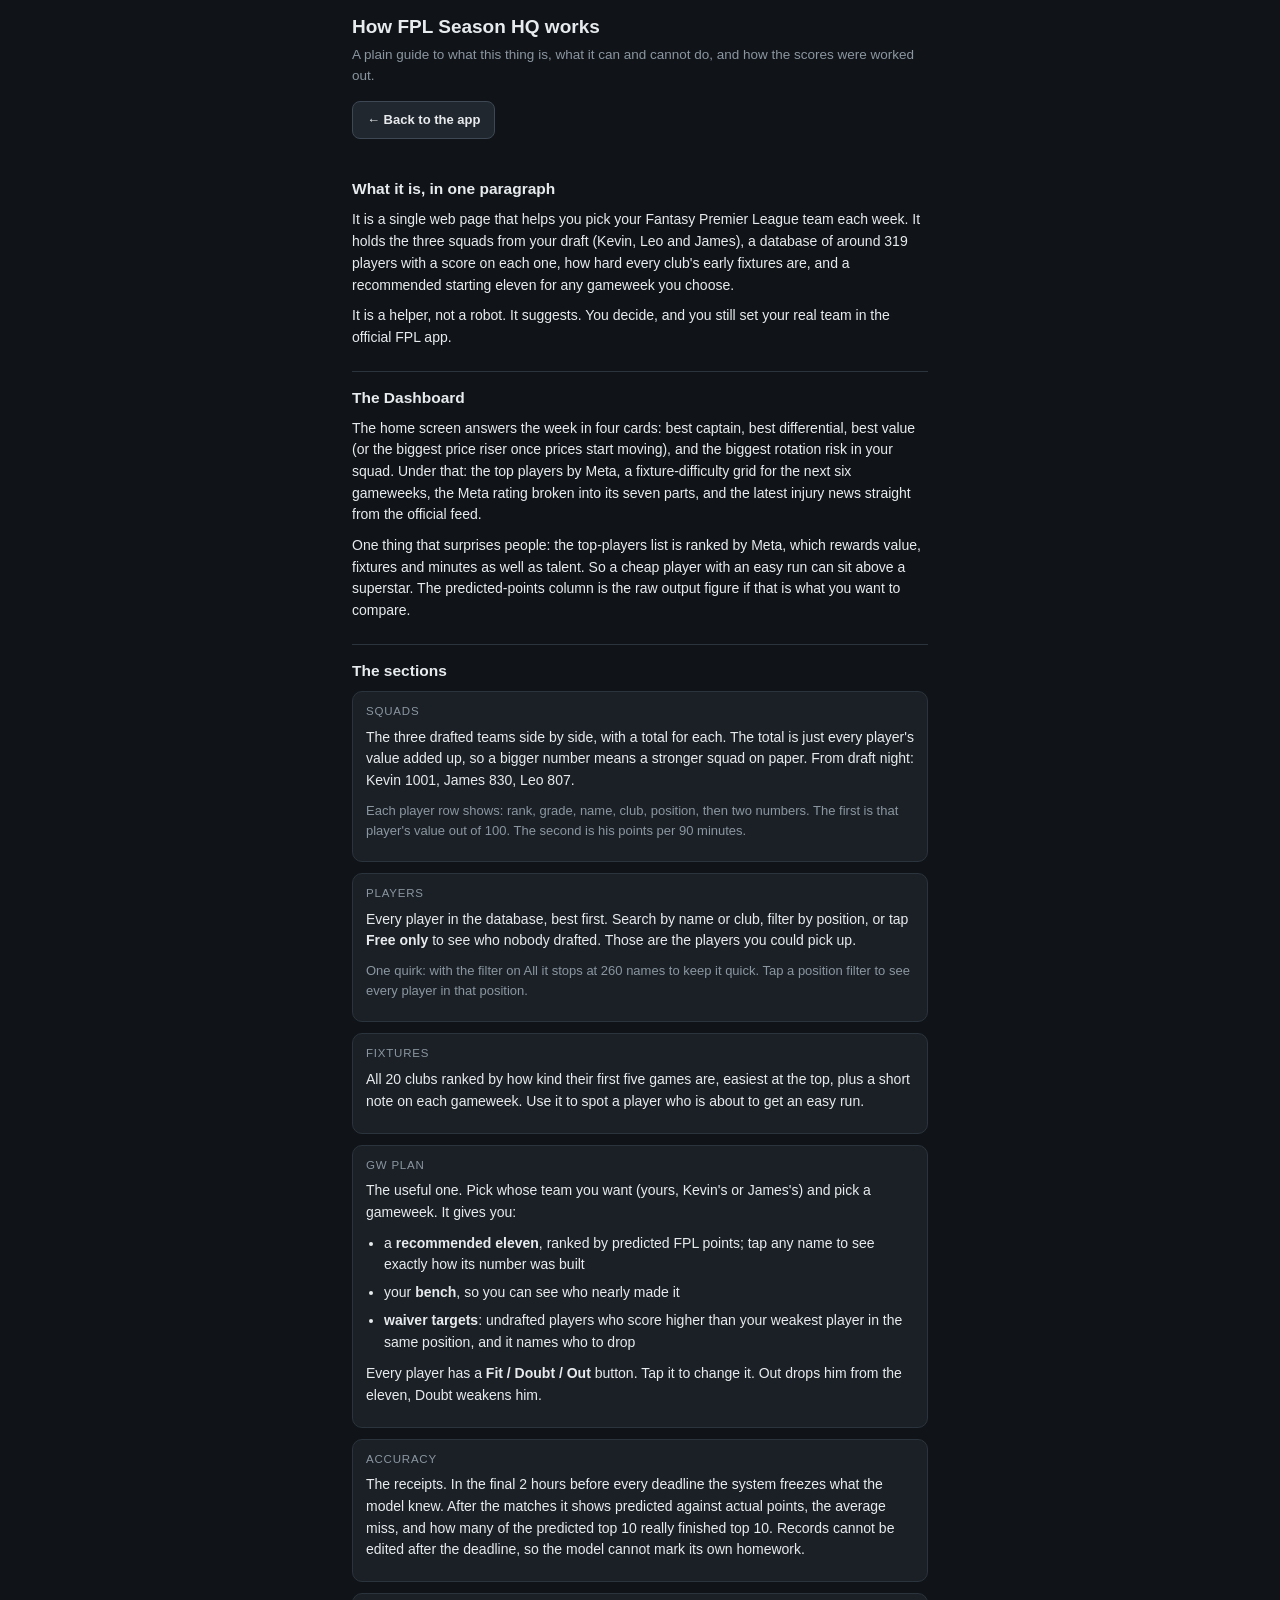
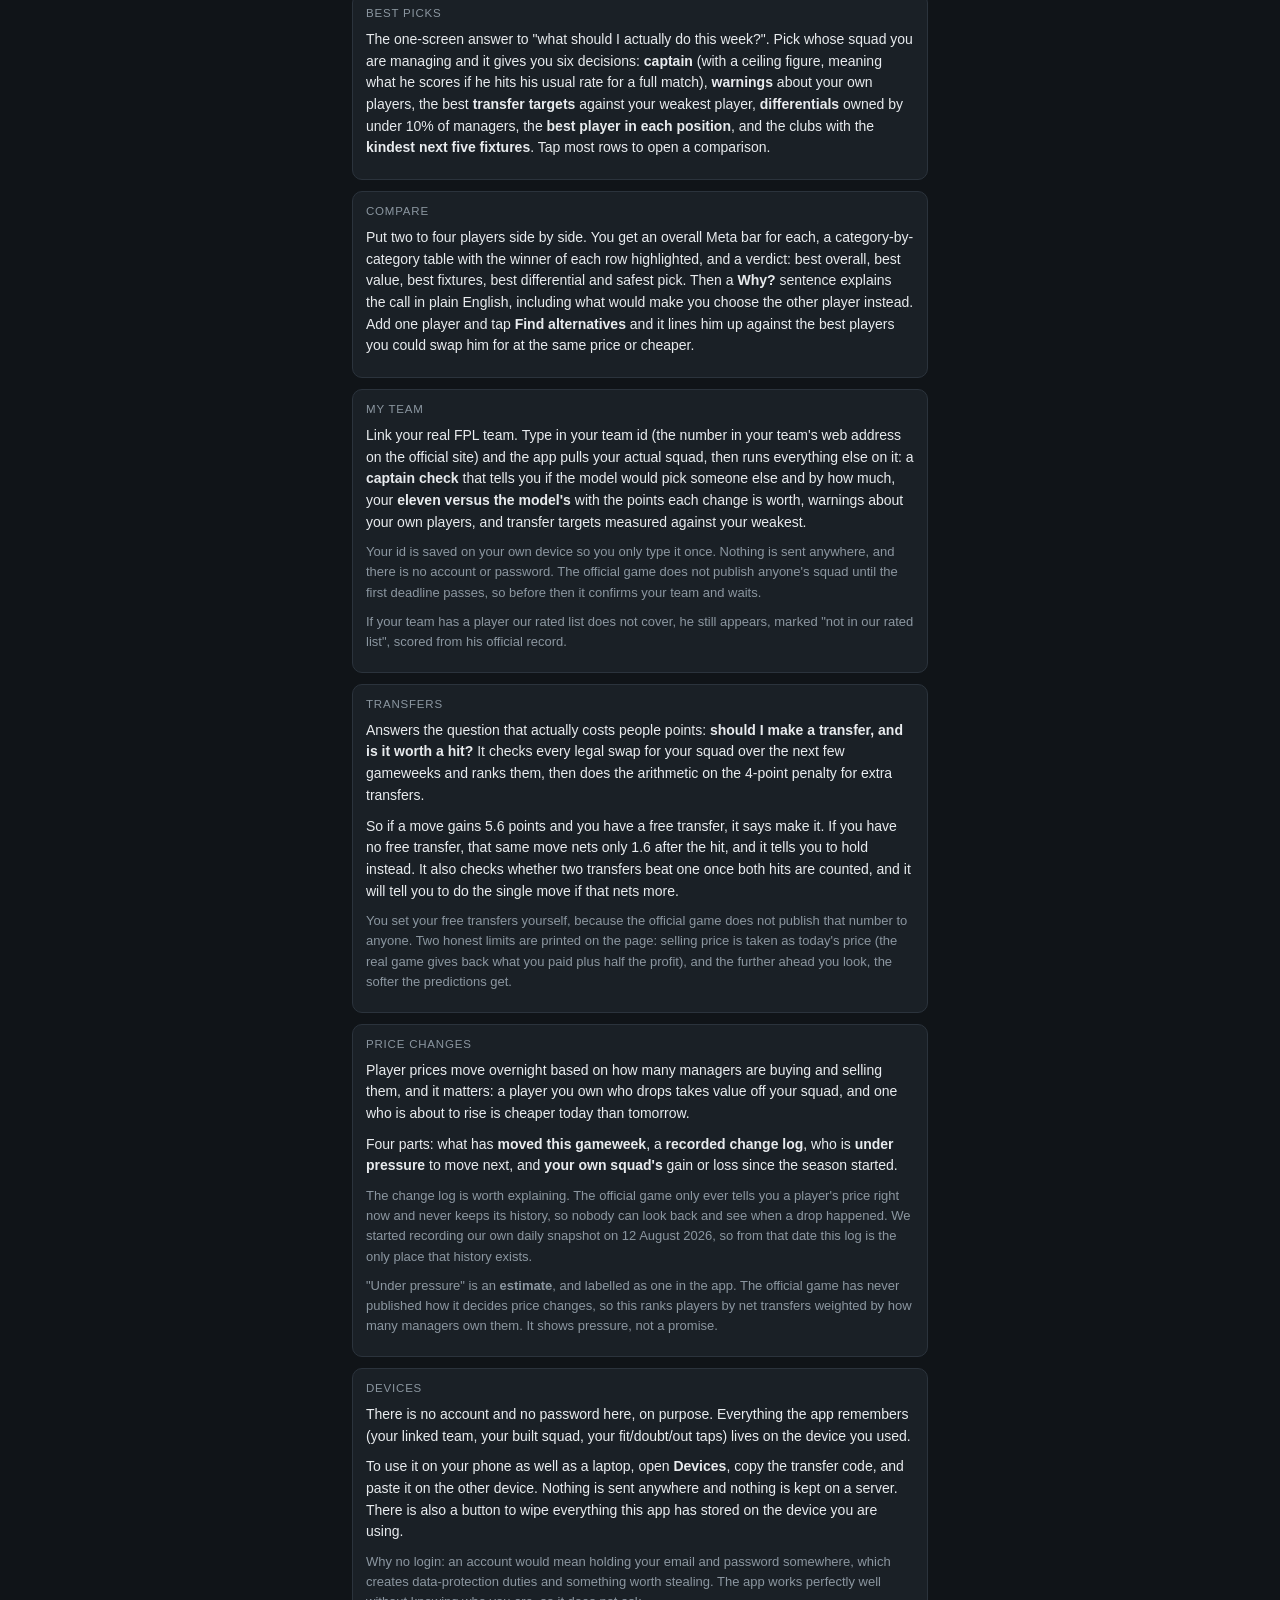
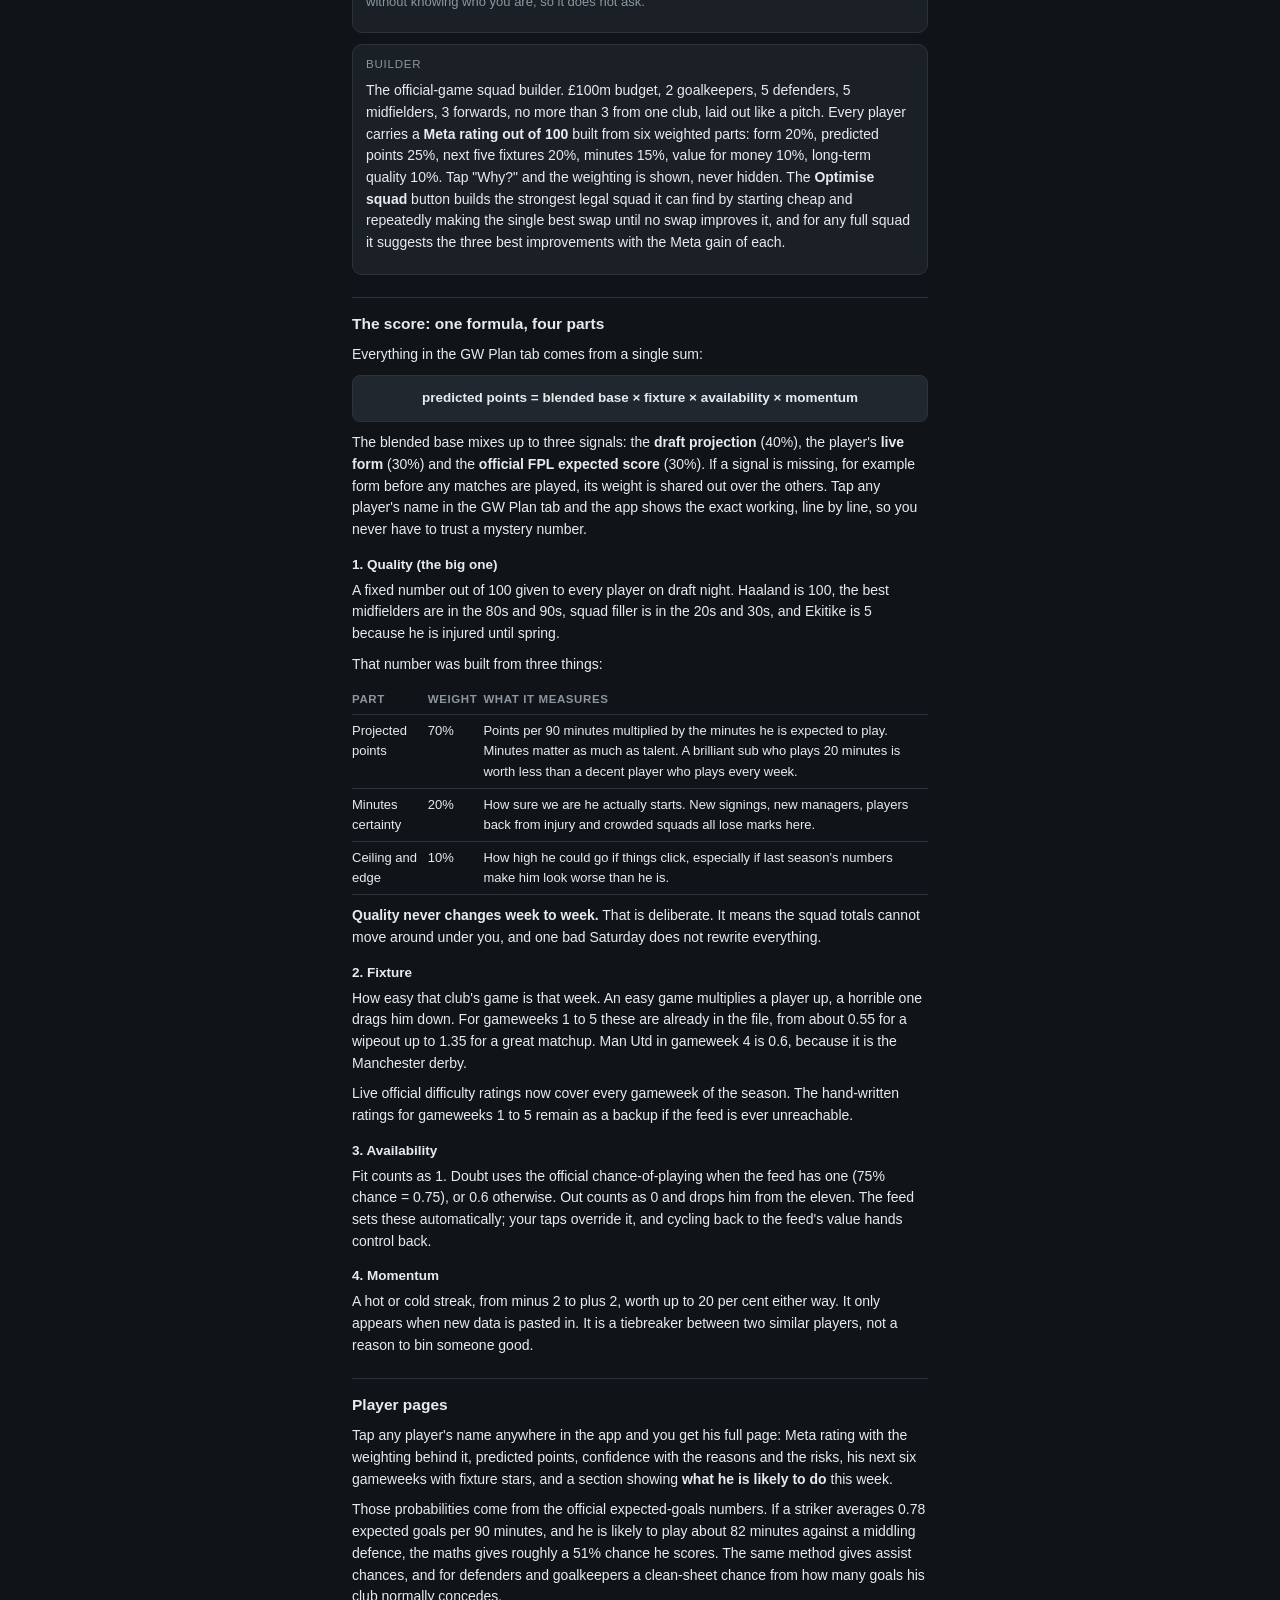
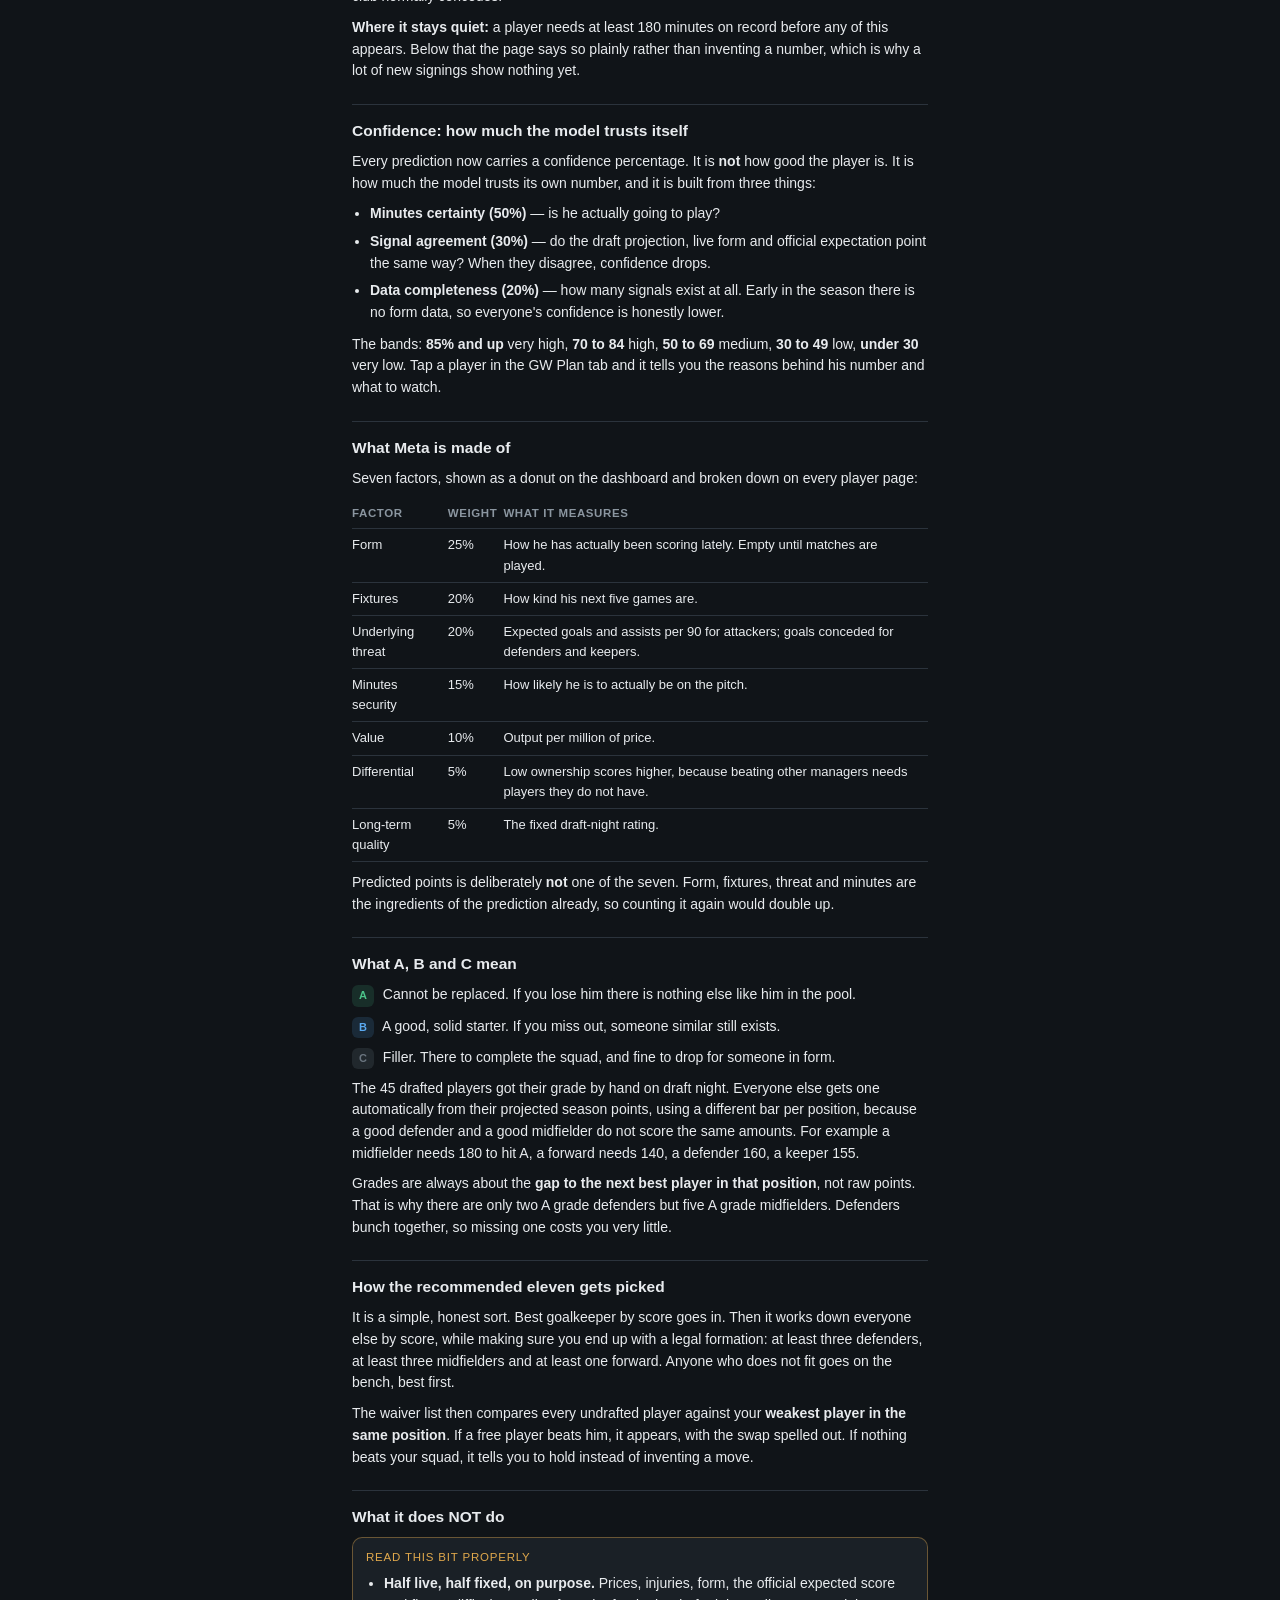
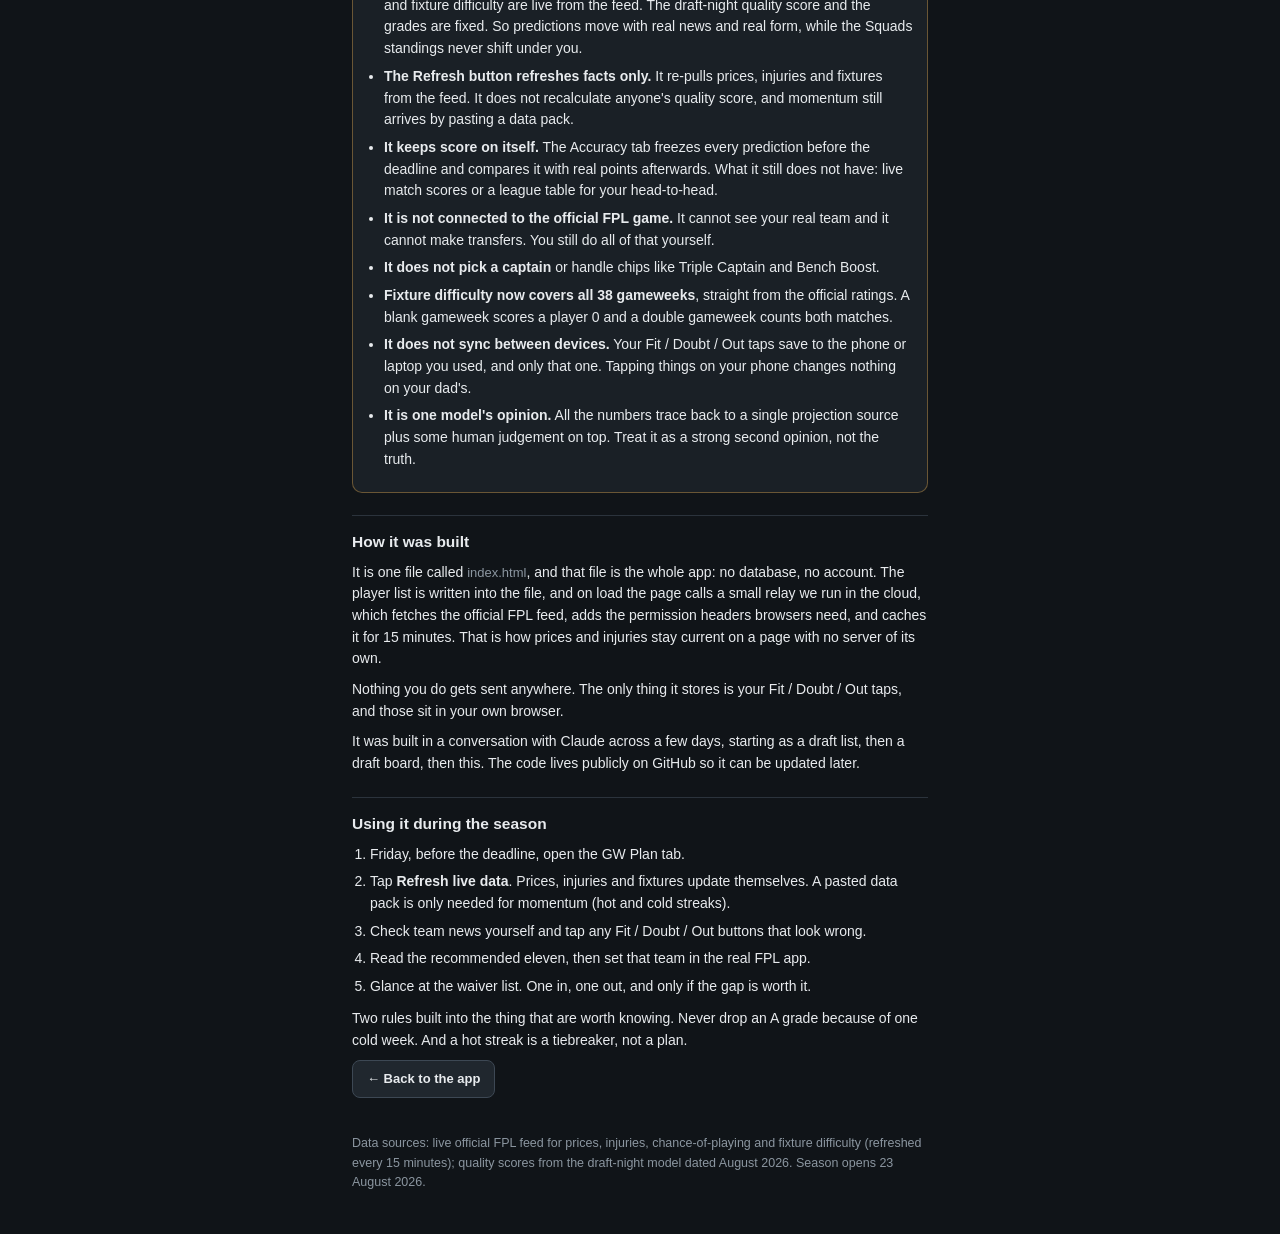
==== how-it-works.html @ f1835acb "Devices: account-free cross-device sync via transfer code (validated key allowlist); record the bloc" ====
<!DOCTYPE html>
<html lang="en">
<head>
<meta charset="UTF-8">
<meta name="viewport" content="width=device-width, initial-scale=1.0">
<title>How FPL Season HQ works</title>
<style>
:root{--bg:#101418;--card:#1a2026;--card2:#20272e;--line:#2b333c;--txt:#e8ebee;--sub:#8b96a0;--a:#4cc38a;--b:#5aa9f0;--c:#6b7680;--warn:#e0a84c;--danger:#e08a76;}
*{margin:0;padding:0;box-sizing:border-box;-webkit-tap-highlight-color:transparent;}
body{font-family:-apple-system,BlinkMacSystemFont,"Segoe UI",Roboto,sans-serif;background:var(--bg);color:var(--txt);font-size:15px;padding:12px;max-width:600px;margin:0 auto;line-height:1.55;}
h1{font-size:19px;font-weight:600;margin-bottom:4px;}
.lede{font-size:13.5px;color:var(--sub);margin-bottom:14px;}
.back{display:inline-block;background:var(--card2);border:1px solid #3d4854;color:var(--txt);border-radius:8px;padding:8px 14px;font-size:13px;font-weight:600;text-decoration:none;margin-bottom:16px;}
h2{font-size:15.5px;font-weight:600;margin:22px 0 8px;padding-top:14px;border-top:1px solid var(--line);}
h2:first-of-type{border-top:none;padding-top:0;}
h3{font-size:13.5px;font-weight:600;margin:14px 0 4px;}
p{font-size:14px;margin-bottom:9px;}
ul{margin:0 0 10px 18px;}
li{font-size:14px;margin-bottom:6px;}
.card{background:var(--card);border:1px solid var(--line);border-radius:10px;padding:11px 13px;margin-bottom:11px;}
.card .lbl{font-size:11.5px;color:var(--sub);text-transform:uppercase;letter-spacing:.8px;margin-bottom:6px;}
.formula{background:var(--card2);border:1px solid var(--line);border-radius:8px;padding:11px 12px;font-size:13.5px;font-weight:600;text-align:center;margin:10px 0;line-height:1.7;}
.sub{color:var(--sub);font-size:13px;}
b{font-weight:600;}
.grade{display:inline-block;font-size:11px;font-weight:700;border-radius:6px;padding:2px 7px;margin-right:5px;}
.gA{background:rgba(76,195,138,.15);color:var(--a);}
.gB{background:rgba(90,169,240,.15);color:var(--b);}
.gC{background:rgba(107,118,128,.2);color:var(--c);}
table{width:100%;border-collapse:collapse;font-size:13px;margin-bottom:10px;}
th,td{text-align:left;padding:6px 6px 6px 0;border-bottom:1px solid var(--line);vertical-align:top;}
th{color:var(--sub);font-size:11.5px;text-transform:uppercase;letter-spacing:.6px;font-weight:600;}
.warn{border-color:rgba(224,168,76,.4);}
.warn .lbl{color:var(--warn);}
.foot{font-size:12.5px;color:var(--sub);margin:20px 0 30px;}
</style>
</head>
<body>

<h1>How FPL Season HQ works</h1>
<p class="lede">A plain guide to what this thing is, what it can and cannot do, and how the scores were worked out.</p>
<a class="back" href="index.html">&larr; Back to the app</a>

<h2>What it is, in one paragraph</h2>
<p>It is a single web page that helps you pick your Fantasy Premier League team each week. It holds the three squads from your draft (Kevin, Leo and James), a database of around 319 players with a score on each one, how hard every club's early fixtures are, and a recommended starting eleven for any gameweek you choose.</p>
<p>It is a helper, not a robot. It suggests. You decide, and you still set your real team in the official FPL app.</p>

<h2>The Dashboard</h2>
<p>The home screen answers the week in four cards: best captain, best differential, best value (or the biggest price riser once prices start moving), and the biggest rotation risk in your squad. Under that: the top players by Meta, a fixture-difficulty grid for the next six gameweeks, the Meta rating broken into its seven parts, and the latest injury news straight from the official feed.</p>
<p>One thing that surprises people: the top-players list is ranked by Meta, which rewards value, fixtures and minutes as well as talent. So a cheap player with an easy run can sit above a superstar. The predicted-points column is the raw output figure if that is what you want to compare.</p>

<h2>The sections</h2>

<div class="card">
<div class="lbl">Squads</div>
<p>The three drafted teams side by side, with a total for each. The total is just every player's value added up, so a bigger number means a stronger squad on paper. From draft night: Kevin 1001, James 830, Leo 807.</p>
<p class="sub">Each player row shows: rank, grade, name, club, position, then two numbers. The first is that player's value out of 100. The second is his points per 90 minutes.</p>
</div>

<div class="card">
<div class="lbl">Players</div>
<p>Every player in the database, best first. Search by name or club, filter by position, or tap <b>Free only</b> to see who nobody drafted. Those are the players you could pick up.</p>
<p class="sub">One quirk: with the filter on All it stops at 260 names to keep it quick. Tap a position filter to see every player in that position.</p>
</div>

<div class="card">
<div class="lbl">Fixtures</div>
<p>All 20 clubs ranked by how kind their first five games are, easiest at the top, plus a short note on each gameweek. Use it to spot a player who is about to get an easy run.</p>
</div>

<div class="card">
<div class="lbl">GW Plan</div>
<p>The useful one. Pick whose team you want (yours, Kevin's or James's) and pick a gameweek. It gives you:</p>
<ul>
<li>a <b>recommended eleven</b>, ranked by predicted FPL points; tap any name to see exactly how its number was built</li>
<li>your <b>bench</b>, so you can see who nearly made it</li>
<li><b>waiver targets</b>: undrafted players who score higher than your weakest player in the same position, and it names who to drop</li>
</ul>
<p>Every player has a <b>Fit / Doubt / Out</b> button. Tap it to change it. Out drops him from the eleven, Doubt weakens him.</p>
</div>

<div class="card">
<div class="lbl">Accuracy</div>
<p>The receipts. In the final 2 hours before every deadline the system freezes what the model knew. After the matches it shows predicted against actual points, the average miss, and how many of the predicted top 10 really finished top 10. Records cannot be edited after the deadline, so the model cannot mark its own homework.</p>
</div>

<div class="card">
<div class="lbl">Best Picks</div>
<p>The one-screen answer to "what should I actually do this week?". Pick whose squad you are managing and it gives you six decisions: <b>captain</b> (with a ceiling figure, meaning what he scores if he hits his usual rate for a full match), <b>warnings</b> about your own players, the best <b>transfer targets</b> against your weakest player, <b>differentials</b> owned by under 10% of managers, the <b>best player in each position</b>, and the clubs with the <b>kindest next five fixtures</b>. Tap most rows to open a comparison.</p>
</div>

<div class="card">
<div class="lbl">Compare</div>
<p>Put two to four players side by side. You get an overall Meta bar for each, a category-by-category table with the winner of each row highlighted, and a verdict: best overall, best value, best fixtures, best differential and safest pick. Then a <b>Why?</b> sentence explains the call in plain English, including what would make you choose the other player instead. Add one player and tap <b>Find alternatives</b> and it lines him up against the best players you could swap him for at the same price or cheaper.</p>
</div>

<div class="card">
<div class="lbl">My Team</div>
<p>Link your real FPL team. Type in your team id (the number in your team's web address on the official site) and the app pulls your actual squad, then runs everything else on it: a <b>captain check</b> that tells you if the model would pick someone else and by how much, your <b>eleven versus the model's</b> with the points each change is worth, warnings about your own players, and transfer targets measured against your weakest.</p>
<p class="sub">Your id is saved on your own device so you only type it once. Nothing is sent anywhere, and there is no account or password. The official game does not publish anyone's squad until the first deadline passes, so before then it confirms your team and waits.</p>
<p class="sub">If your team has a player our rated list does not cover, he still appears, marked "not in our rated list", scored from his official record.</p>
</div>

<div class="card">
<div class="lbl">Transfers</div>
<p>Answers the question that actually costs people points: <b>should I make a transfer, and is it worth a hit?</b> It checks every legal swap for your squad over the next few gameweeks and ranks them, then does the arithmetic on the 4-point penalty for extra transfers.</p>
<p>So if a move gains 5.6 points and you have a free transfer, it says make it. If you have no free transfer, that same move nets only 1.6 after the hit, and it tells you to hold instead. It also checks whether two transfers beat one once both hits are counted, and it will tell you to do the single move if that nets more.</p>
<p class="sub">You set your free transfers yourself, because the official game does not publish that number to anyone. Two honest limits are printed on the page: selling price is taken as today's price (the real game gives back what you paid plus half the profit), and the further ahead you look, the softer the predictions get.</p>
</div>

<div class="card">
<div class="lbl">Price Changes</div>
<p>Player prices move overnight based on how many managers are buying and selling them, and it matters: a player you own who drops takes value off your squad, and one who is about to rise is cheaper today than tomorrow.</p>
<p>Four parts: what has <b>moved this gameweek</b>, a <b>recorded change log</b>, who is <b>under pressure</b> to move next, and <b>your own squad's</b> gain or loss since the season started.</p>
<p class="sub">The change log is worth explaining. The official game only ever tells you a player's price right now and never keeps its history, so nobody can look back and see when a drop happened. We started recording our own daily snapshot on 12 August 2026, so from that date this log is the only place that history exists.</p>
<p class="sub">"Under pressure" is an <b>estimate</b>, and labelled as one in the app. The official game has never published how it decides price changes, so this ranks players by net transfers weighted by how many managers own them. It shows pressure, not a promise.</p>
</div>

<div class="card">
<div class="lbl">Devices</div>
<p>There is no account and no password here, on purpose. Everything the app remembers (your linked team, your built squad, your fit/doubt/out taps) lives on the device you used.</p>
<p>To use it on your phone as well as a laptop, open <b>Devices</b>, copy the transfer code, and paste it on the other device. Nothing is sent anywhere and nothing is kept on a server. There is also a button to wipe everything this app has stored on the device you are using.</p>
<p class="sub">Why no login: an account would mean holding your email and password somewhere, which creates data-protection duties and something worth stealing. The app works perfectly well without knowing who you are, so it does not ask.</p>
</div>

<div class="card">
<div class="lbl">Builder</div>
<p>The official-game squad builder. &pound;100m budget, 2 goalkeepers, 5 defenders, 5 midfielders, 3 forwards, no more than 3 from one club, laid out like a pitch. Every player carries a <b>Meta rating out of 100</b> built from six weighted parts: form 20%, predicted points 25%, next five fixtures 20%, minutes 15%, value for money 10%, long-term quality 10%. Tap "Why?" and the weighting is shown, never hidden. The <b>Optimise squad</b> button builds the strongest legal squad it can find by starting cheap and repeatedly making the single best swap until no swap improves it, and for any full squad it suggests the three best improvements with the Meta gain of each.</p>
</div>

<h2>The score: one formula, four parts</h2>
<p>Everything in the GW Plan tab comes from a single sum:</p>

<div class="formula">predicted points = blended base &times; fixture &times; availability &times; momentum</div>
<p>The blended base mixes up to three signals: the <b>draft projection</b> (40%), the player's <b>live form</b> (30%) and the <b>official FPL expected score</b> (30%). If a signal is missing, for example form before any matches are played, its weight is shared out over the others. Tap any player's name in the GW Plan tab and the app shows the exact working, line by line, so you never have to trust a mystery number.</p>

<h3>1. Quality (the big one)</h3>
<p>A fixed number out of 100 given to every player on draft night. Haaland is 100, the best midfielders are in the 80s and 90s, squad filler is in the 20s and 30s, and Ekitike is 5 because he is injured until spring.</p>
<p>That number was built from three things:</p>
<table>
<tr><th>Part</th><th>Weight</th><th>What it measures</th></tr>
<tr><td>Projected points</td><td>70%</td><td>Points per 90 minutes multiplied by the minutes he is expected to play. Minutes matter as much as talent. A brilliant sub who plays 20 minutes is worth less than a decent player who plays every week.</td></tr>
<tr><td>Minutes certainty</td><td>20%</td><td>How sure we are he actually starts. New signings, new managers, players back from injury and crowded squads all lose marks here.</td></tr>
<tr><td>Ceiling and edge</td><td>10%</td><td>How high he could go if things click, especially if last season's numbers make him look worse than he is.</td></tr>
</table>
<p><b>Quality never changes week to week.</b> That is deliberate. It means the squad totals cannot move around under you, and one bad Saturday does not rewrite everything.</p>

<h3>2. Fixture</h3>
<p>How easy that club's game is that week. An easy game multiplies a player up, a horrible one drags him down. For gameweeks 1 to 5 these are already in the file, from about 0.55 for a wipeout up to 1.35 for a great matchup. Man Utd in gameweek 4 is 0.6, because it is the Manchester derby.</p>
<p>Live official difficulty ratings now cover every gameweek of the season. The hand-written ratings for gameweeks 1 to 5 remain as a backup if the feed is ever unreachable.</p>

<h3>3. Availability</h3>
<p>Fit counts as 1. Doubt uses the official chance-of-playing when the feed has one (75% chance = 0.75), or 0.6 otherwise. Out counts as 0 and drops him from the eleven. The feed sets these automatically; your taps override it, and cycling back to the feed's value hands control back.</p>

<h3>4. Momentum</h3>
<p>A hot or cold streak, from minus 2 to plus 2, worth up to 20 per cent either way. It only appears when new data is pasted in. It is a tiebreaker between two similar players, not a reason to bin someone good.</p>

<h2>Player pages</h2>
<p>Tap any player's name anywhere in the app and you get his full page: Meta rating with the weighting behind it, predicted points, confidence with the reasons and the risks, his next six gameweeks with fixture stars, and a section showing <b>what he is likely to do</b> this week.</p>
<p>Those probabilities come from the official expected-goals numbers. If a striker averages 0.78 expected goals per 90 minutes, and he is likely to play about 82 minutes against a middling defence, the maths gives roughly a 51% chance he scores. The same method gives assist chances, and for defenders and goalkeepers a clean-sheet chance from how many goals his club normally concedes.</p>
<p><b>Where it stays quiet:</b> a player needs at least 180 minutes on record before any of this appears. Below that the page says so plainly rather than inventing a number, which is why a lot of new signings show nothing yet.</p>

<h2>Confidence: how much the model trusts itself</h2>
<p>Every prediction now carries a confidence percentage. It is <b>not</b> how good the player is. It is how much the model trusts its own number, and it is built from three things:</p>
<ul>
<li><b>Minutes certainty (50%)</b> — is he actually going to play?</li>
<li><b>Signal agreement (30%)</b> — do the draft projection, live form and official expectation point the same way? When they disagree, confidence drops.</li>
<li><b>Data completeness (20%)</b> — how many signals exist at all. Early in the season there is no form data, so everyone's confidence is honestly lower.</li>
</ul>
<p>The bands: <b>85% and up</b> very high, <b>70 to 84</b> high, <b>50 to 69</b> medium, <b>30 to 49</b> low, <b>under 30</b> very low. Tap a player in the GW Plan tab and it tells you the reasons behind his number and what to watch.</p>

<h2>What Meta is made of</h2>
<p>Seven factors, shown as a donut on the dashboard and broken down on every player page:</p>
<table>
<tr><th>Factor</th><th>Weight</th><th>What it measures</th></tr>
<tr><td>Form</td><td>25%</td><td>How he has actually been scoring lately. Empty until matches are played.</td></tr>
<tr><td>Fixtures</td><td>20%</td><td>How kind his next five games are.</td></tr>
<tr><td>Underlying threat</td><td>20%</td><td>Expected goals and assists per 90 for attackers; goals conceded for defenders and keepers.</td></tr>
<tr><td>Minutes security</td><td>15%</td><td>How likely he is to actually be on the pitch.</td></tr>
<tr><td>Value</td><td>10%</td><td>Output per million of price.</td></tr>
<tr><td>Differential</td><td>5%</td><td>Low ownership scores higher, because beating other managers needs players they do not have.</td></tr>
<tr><td>Long-term quality</td><td>5%</td><td>The fixed draft-night rating.</td></tr>
</table>
<p>Predicted points is deliberately <b>not</b> one of the seven. Form, fixtures, threat and minutes are the ingredients of the prediction already, so counting it again would double up.</p>

<h2>What A, B and C mean</h2>
<p><span class="grade gA">A</span> Cannot be replaced. If you lose him there is nothing else like him in the pool.</p>
<p><span class="grade gB">B</span> A good, solid starter. If you miss out, someone similar still exists.</p>
<p><span class="grade gC">C</span> Filler. There to complete the squad, and fine to drop for someone in form.</p>
<p>The 45 drafted players got their grade by hand on draft night. Everyone else gets one automatically from their projected season points, using a different bar per position, because a good defender and a good midfielder do not score the same amounts. For example a midfielder needs 180 to hit A, a forward needs 140, a defender 160, a keeper 155.</p>
<p>Grades are always about the <b>gap to the next best player in that position</b>, not raw points. That is why there are only two A grade defenders but five A grade midfielders. Defenders bunch together, so missing one costs you very little.</p>

<h2>How the recommended eleven gets picked</h2>
<p>It is a simple, honest sort. Best goalkeeper by score goes in. Then it works down everyone else by score, while making sure you end up with a legal formation: at least three defenders, at least three midfielders and at least one forward. Anyone who does not fit goes on the bench, best first.</p>
<p>The waiver list then compares every undrafted player against your <b>weakest player in the same position</b>. If a free player beats him, it appears, with the swap spelled out. If nothing beats your squad, it tells you to hold instead of inventing a move.</p>

<h2 id="cannot">What it does NOT do</h2>
<div class="card warn">
<div class="lbl">Read this bit properly</div>
<ul>
<li><b>Half live, half fixed, on purpose.</b> Prices, injuries, form, the official expected score and fixture difficulty are live from the feed. The draft-night quality score and the grades are fixed. So predictions move with real news and real form, while the Squads standings never shift under you.</li>
<li><b>The Refresh button refreshes facts only.</b> It re-pulls prices, injuries and fixtures from the feed. It does not recalculate anyone's quality score, and momentum still arrives by pasting a data pack.</li>
<li><b>It keeps score on itself.</b> The Accuracy tab freezes every prediction before the deadline and compares it with real points afterwards. What it still does not have: live match scores or a league table for your head-to-head.</li>
<li><b>It is not connected to the official FPL game.</b> It cannot see your real team and it cannot make transfers. You still do all of that yourself.</li>
<li><b>It does not pick a captain</b> or handle chips like Triple Captain and Bench Boost.</li>
<li><b>Fixture difficulty now covers all 38 gameweeks</b>, straight from the official ratings. A blank gameweek scores a player 0 and a double gameweek counts both matches.</li>
<li><b>It does not sync between devices.</b> Your Fit / Doubt / Out taps save to the phone or laptop you used, and only that one. Tapping things on your phone changes nothing on your dad's.</li>
<li><b>It is one model's opinion.</b> All the numbers trace back to a single projection source plus some human judgement on top. Treat it as a strong second opinion, not the truth.</li>
</ul>
</div>

<h2>How it was built</h2>
<p>It is one file called <span class="sub">index.html</span>, and that file is the whole app: no database, no account. The player list is written into the file, and on load the page calls a small relay we run in the cloud, which fetches the official FPL feed, adds the permission headers browsers need, and caches it for 15 minutes. That is how prices and injuries stay current on a page with no server of its own.</p>
<p>Nothing you do gets sent anywhere. The only thing it stores is your Fit / Doubt / Out taps, and those sit in your own browser.</p>
<p>It was built in a conversation with Claude across a few days, starting as a draft list, then a draft board, then this. The code lives publicly on GitHub so it can be updated later.</p>

<h2>Using it during the season</h2>
<ol style="margin:0 0 10px 18px;">
<li style="font-size:14px;margin-bottom:6px;">Friday, before the deadline, open the GW Plan tab.</li>
<li style="font-size:14px;margin-bottom:6px;">Tap <b>Refresh live data</b>. Prices, injuries and fixtures update themselves. A pasted data pack is only needed for momentum (hot and cold streaks).</li>
<li style="font-size:14px;margin-bottom:6px;">Check team news yourself and tap any Fit / Doubt / Out buttons that look wrong.</li>
<li style="font-size:14px;margin-bottom:6px;">Read the recommended eleven, then set that team in the real FPL app.</li>
<li style="font-size:14px;margin-bottom:6px;">Glance at the waiver list. One in, one out, and only if the gap is worth it.</li>
</ol>
<p>Two rules built into the thing that are worth knowing. Never drop an A grade because of one cold week. And a hot streak is a tiebreaker, not a plan.</p>

<a class="back" href="index.html">&larr; Back to the app</a>
<p class="foot">Data sources: live official FPL feed for prices, injuries, chance-of-playing and fixture difficulty (refreshed every 15 minutes); quality scores from the draft-night model dated August 2026. Season opens 23 August 2026.</p>

</body>
</html>
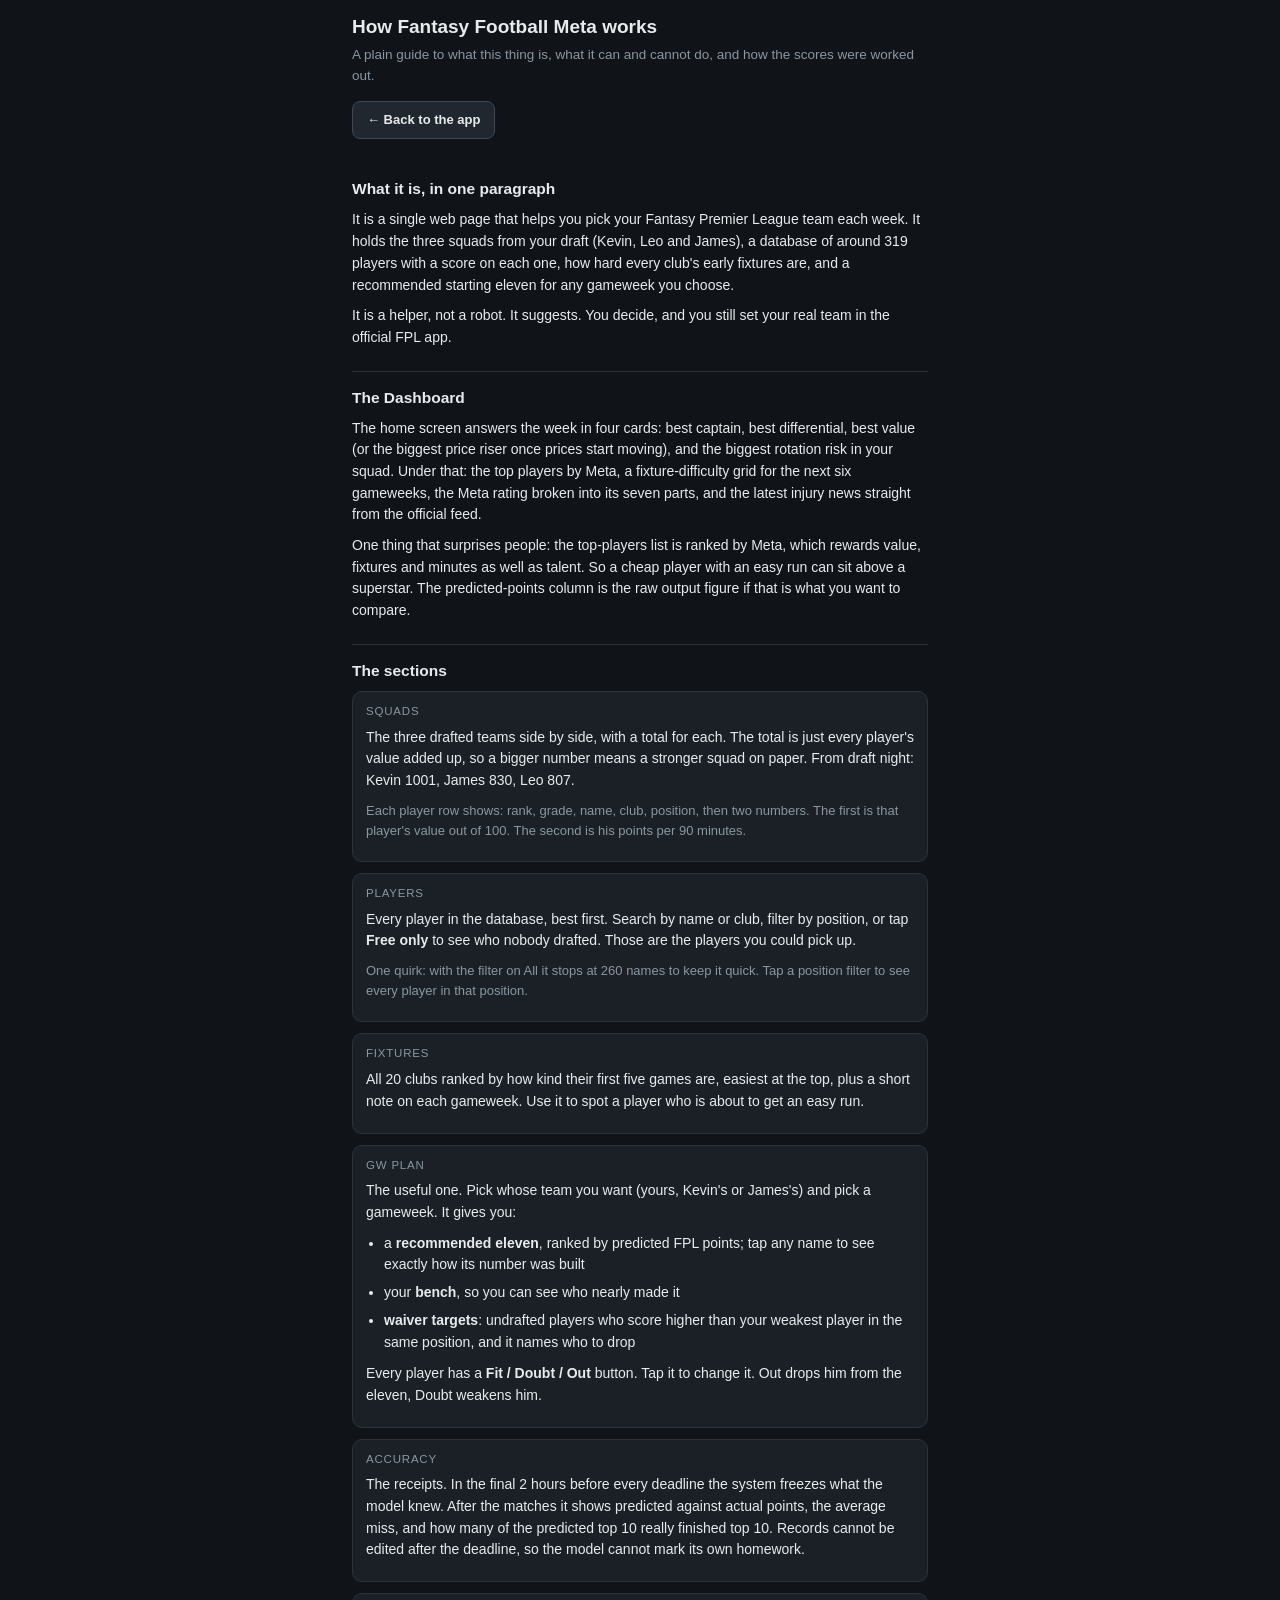
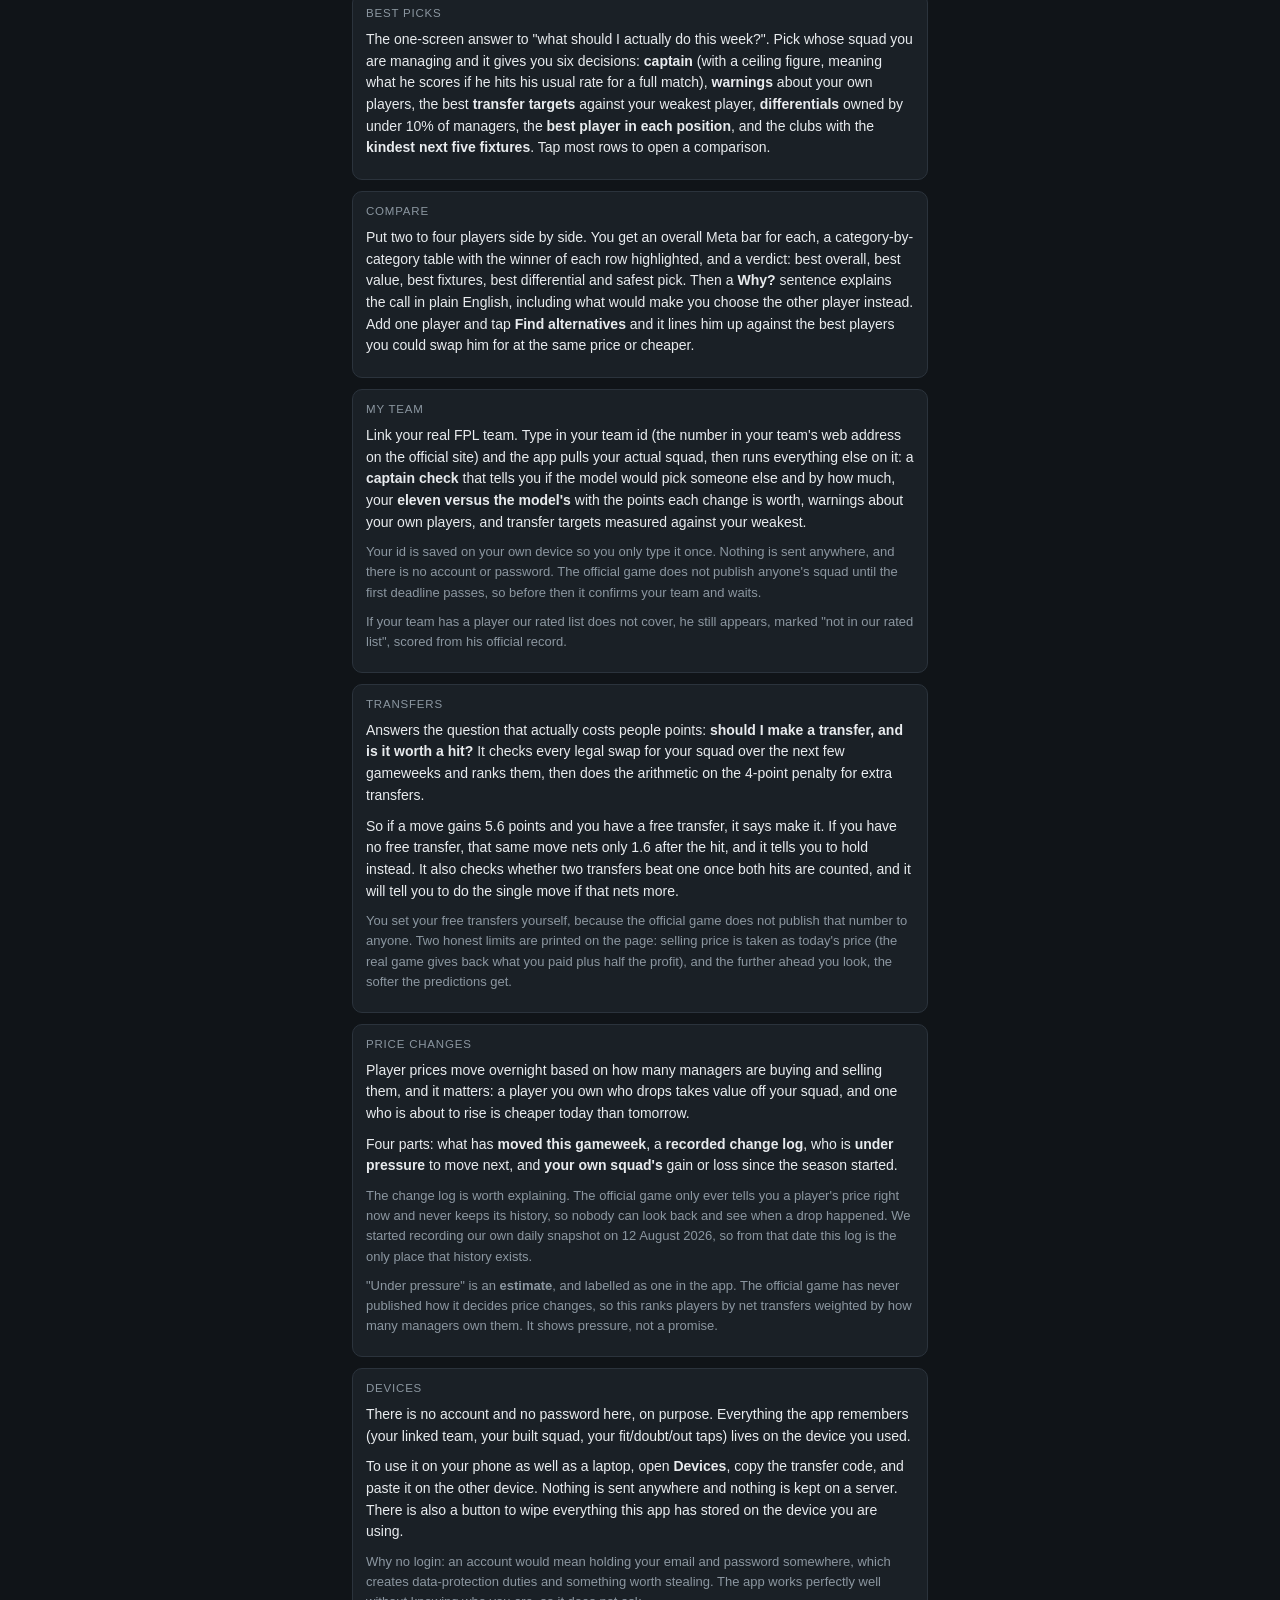
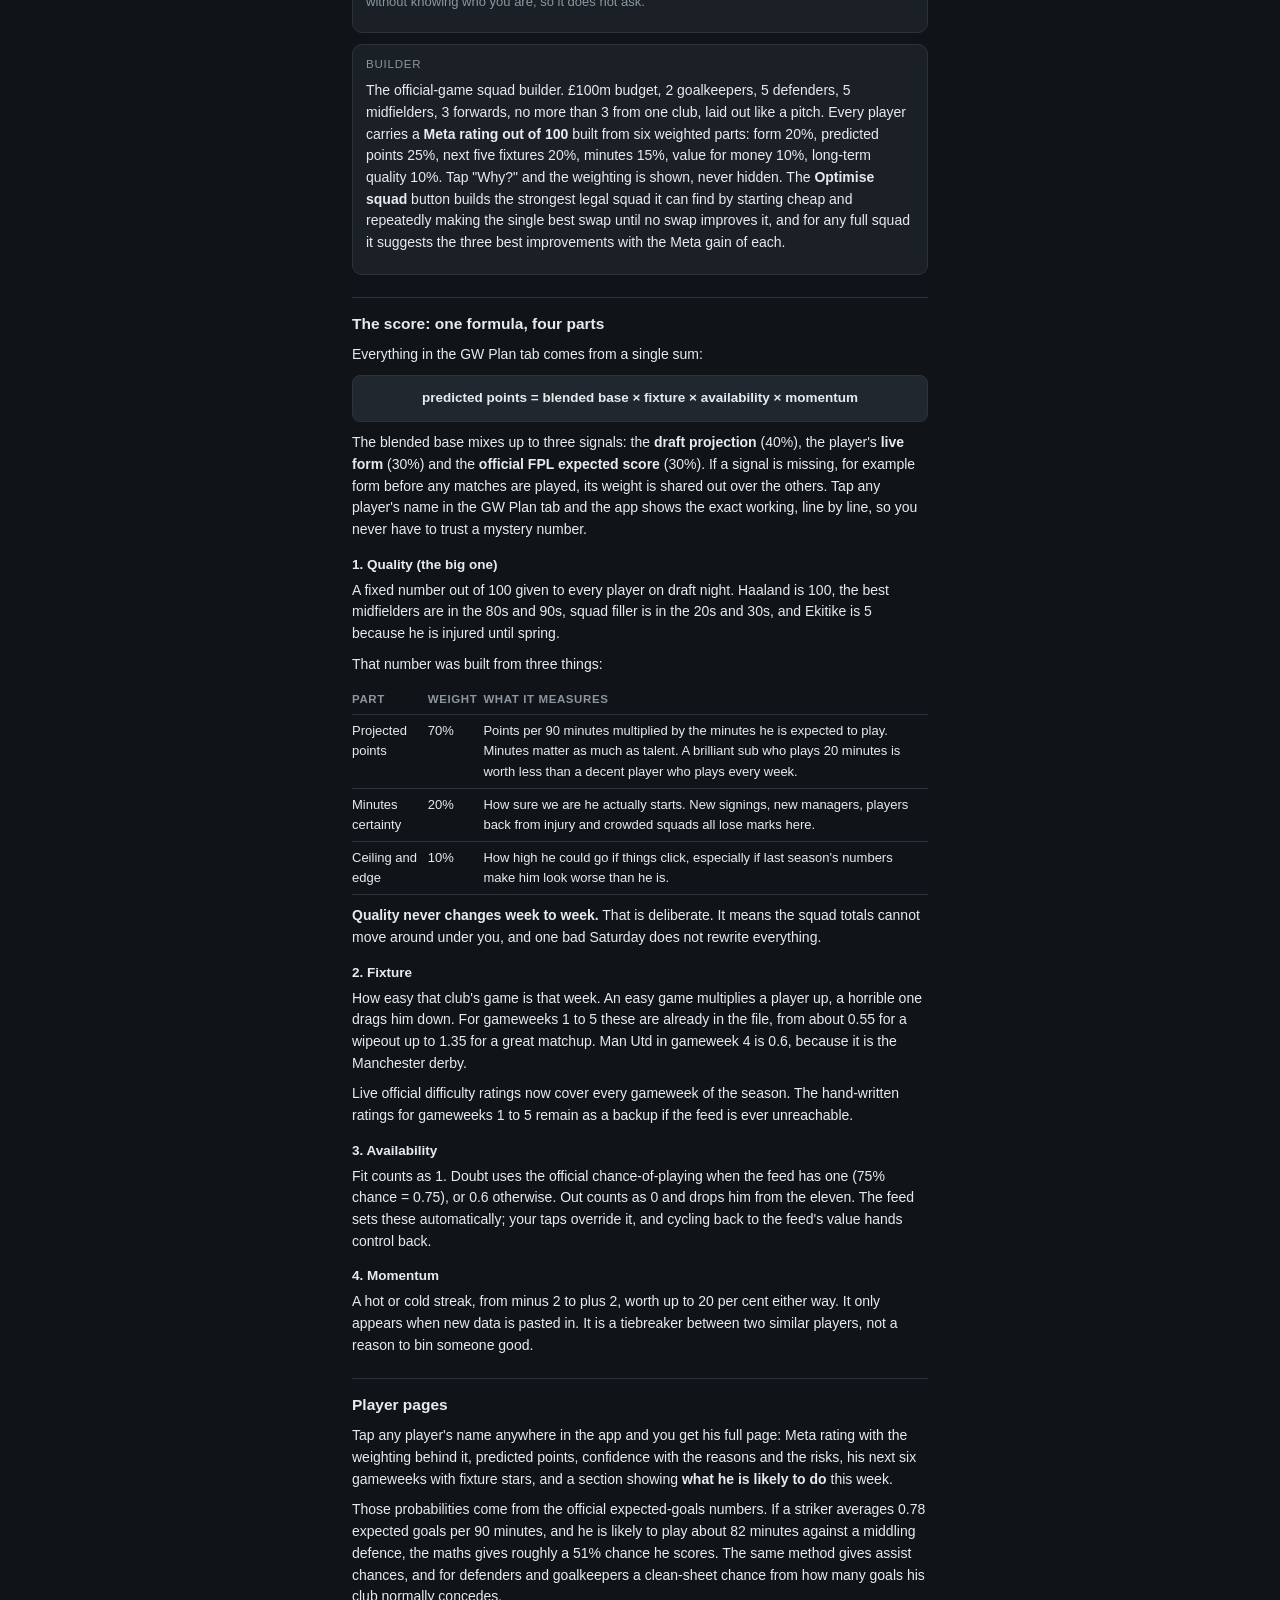
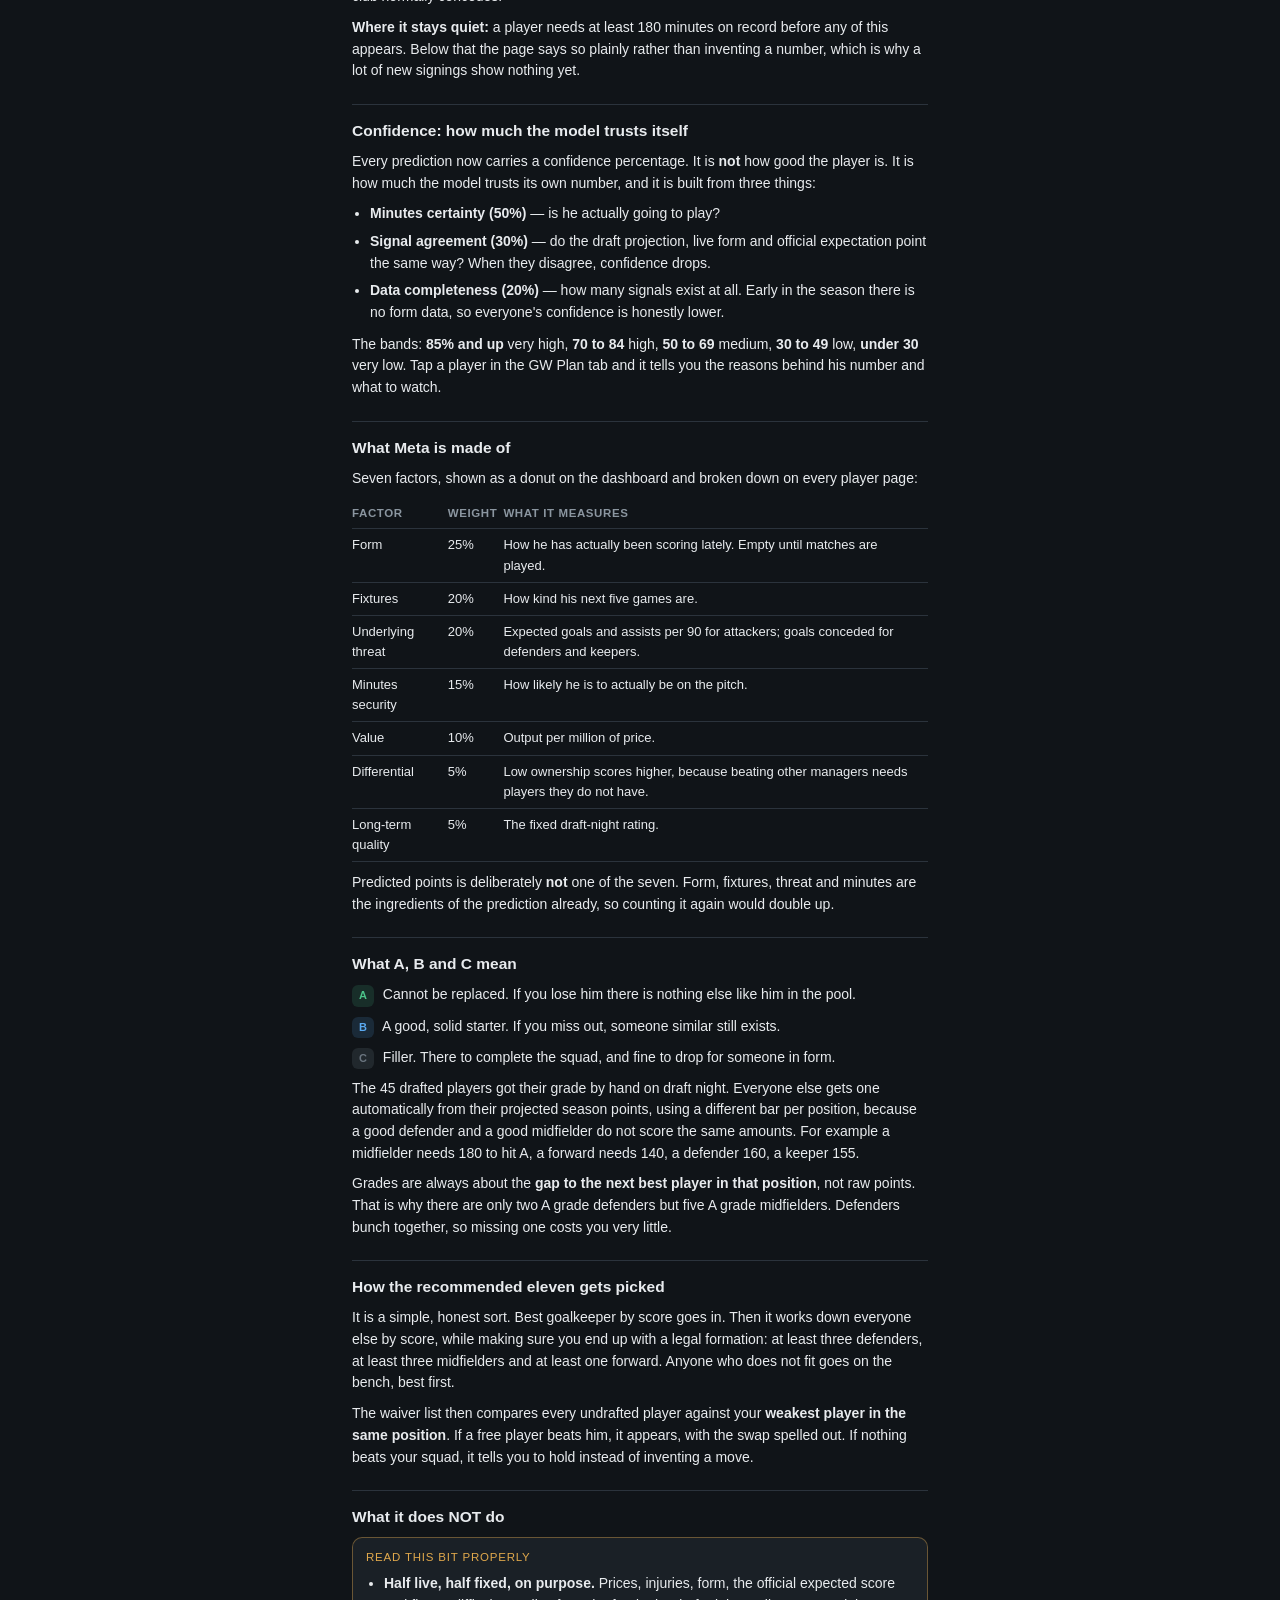
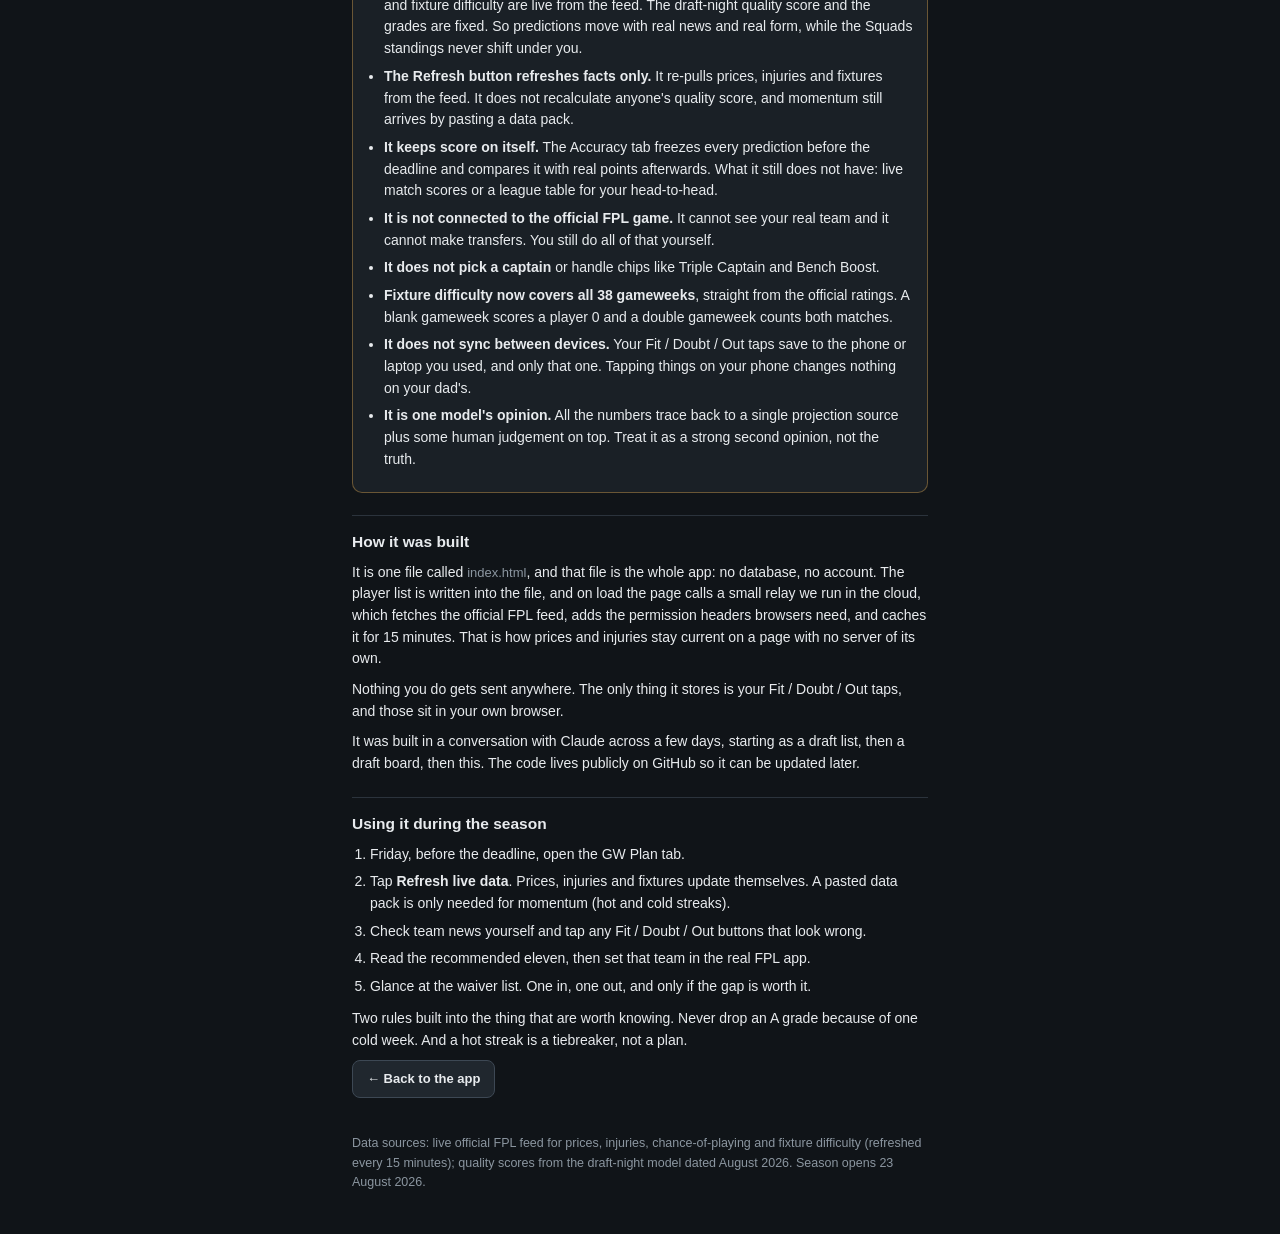
==== commit 278ce1f5: "Rebrand to Fantasy Football Meta: own SVG mark, mint-to-violet identity, new name across app, guide," ====
--- a/how-it-works.html
+++ b/how-it-works.html
@@ -3,7 +3,7 @@
 <head>
 <meta charset="UTF-8">
 <meta name="viewport" content="width=device-width, initial-scale=1.0">
-<title>How FPL Season HQ works</title>
+<title>How Fantasy Football Meta works</title>
 <style>
 :root{--bg:#101418;--card:#1a2026;--card2:#20272e;--line:#2b333c;--txt:#e8ebee;--sub:#8b96a0;--a:#4cc38a;--b:#5aa9f0;--c:#6b7680;--warn:#e0a84c;--danger:#e08a76;}
 *{margin:0;padding:0;box-sizing:border-box;-webkit-tap-highlight-color:transparent;}
@@ -36,7 +36,7 @@
 </head>
 <body>
 
-<h1>How FPL Season HQ works</h1>
+<h1>How Fantasy Football Meta works</h1>
 <p class="lede">A plain guide to what this thing is, what it can and cannot do, and how the scores were worked out.</p>
 <a class="back" href="index.html">&larr; Back to the app</a>
 
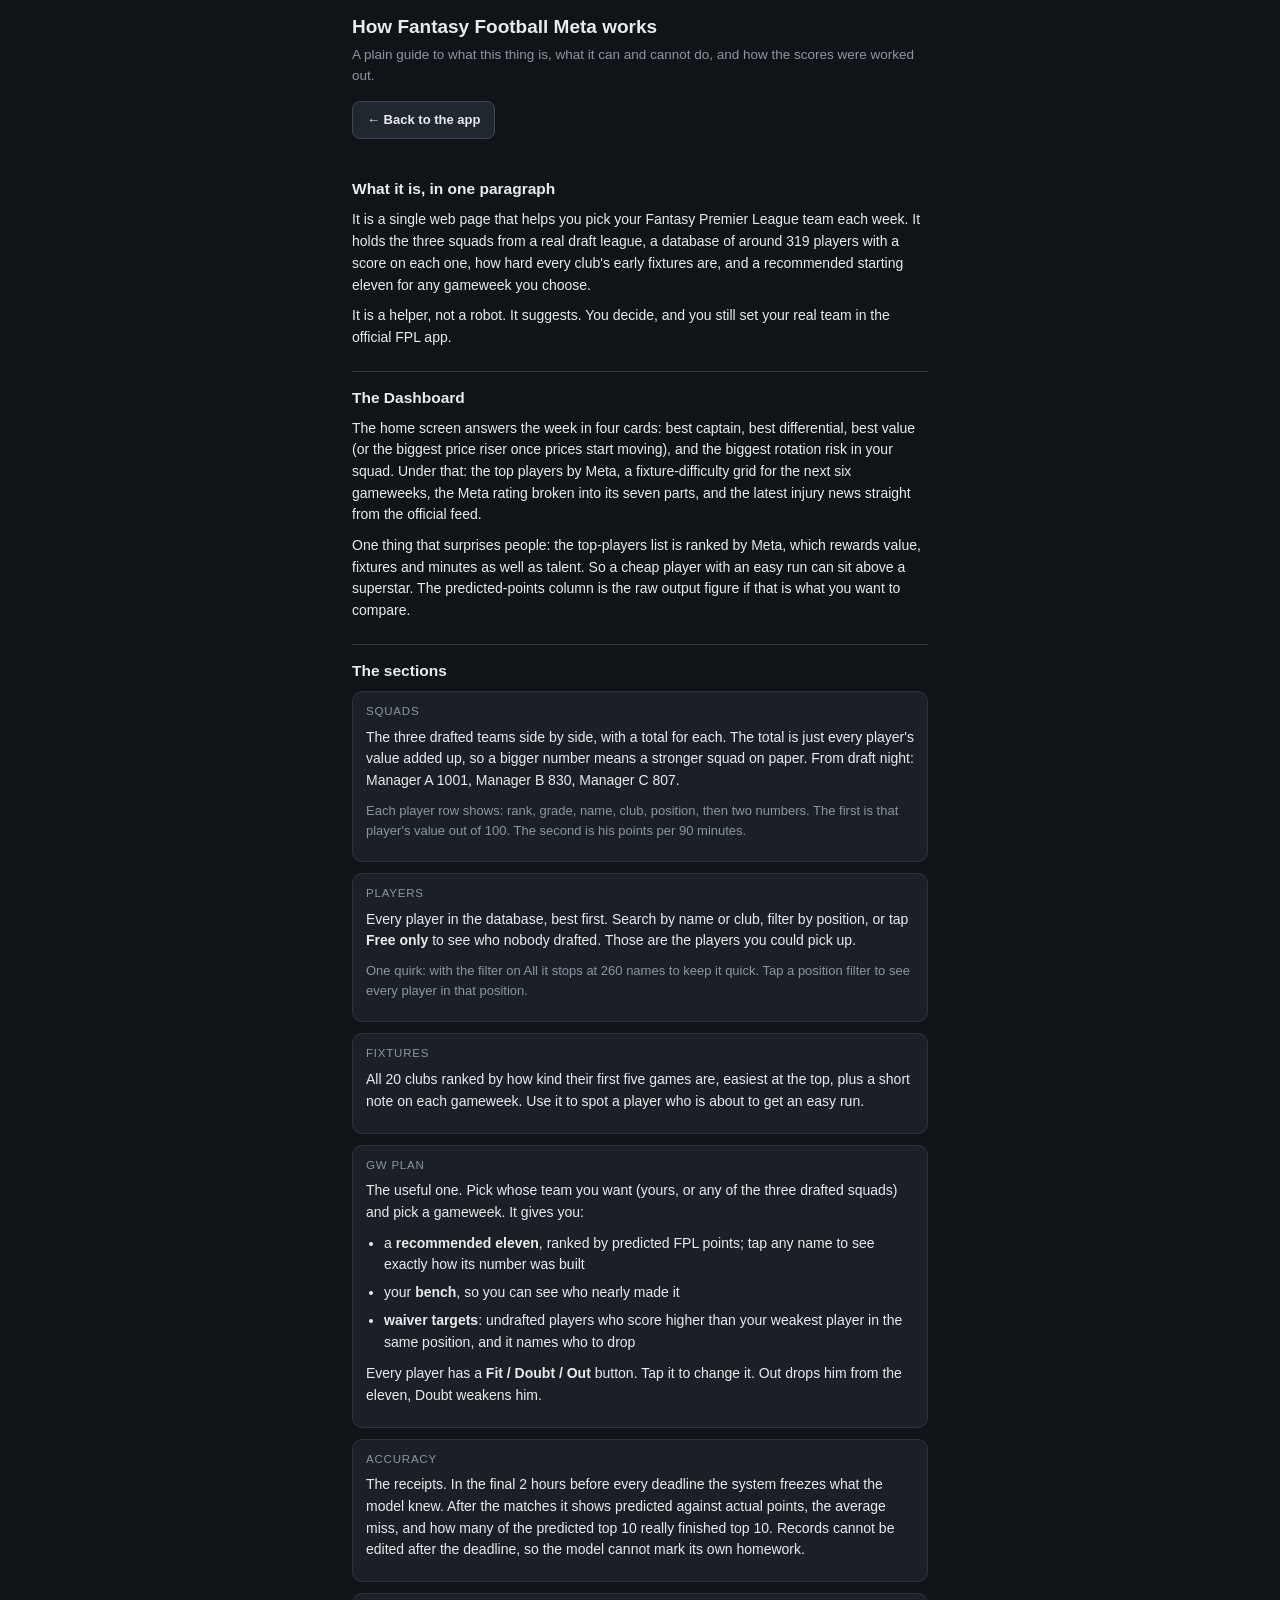
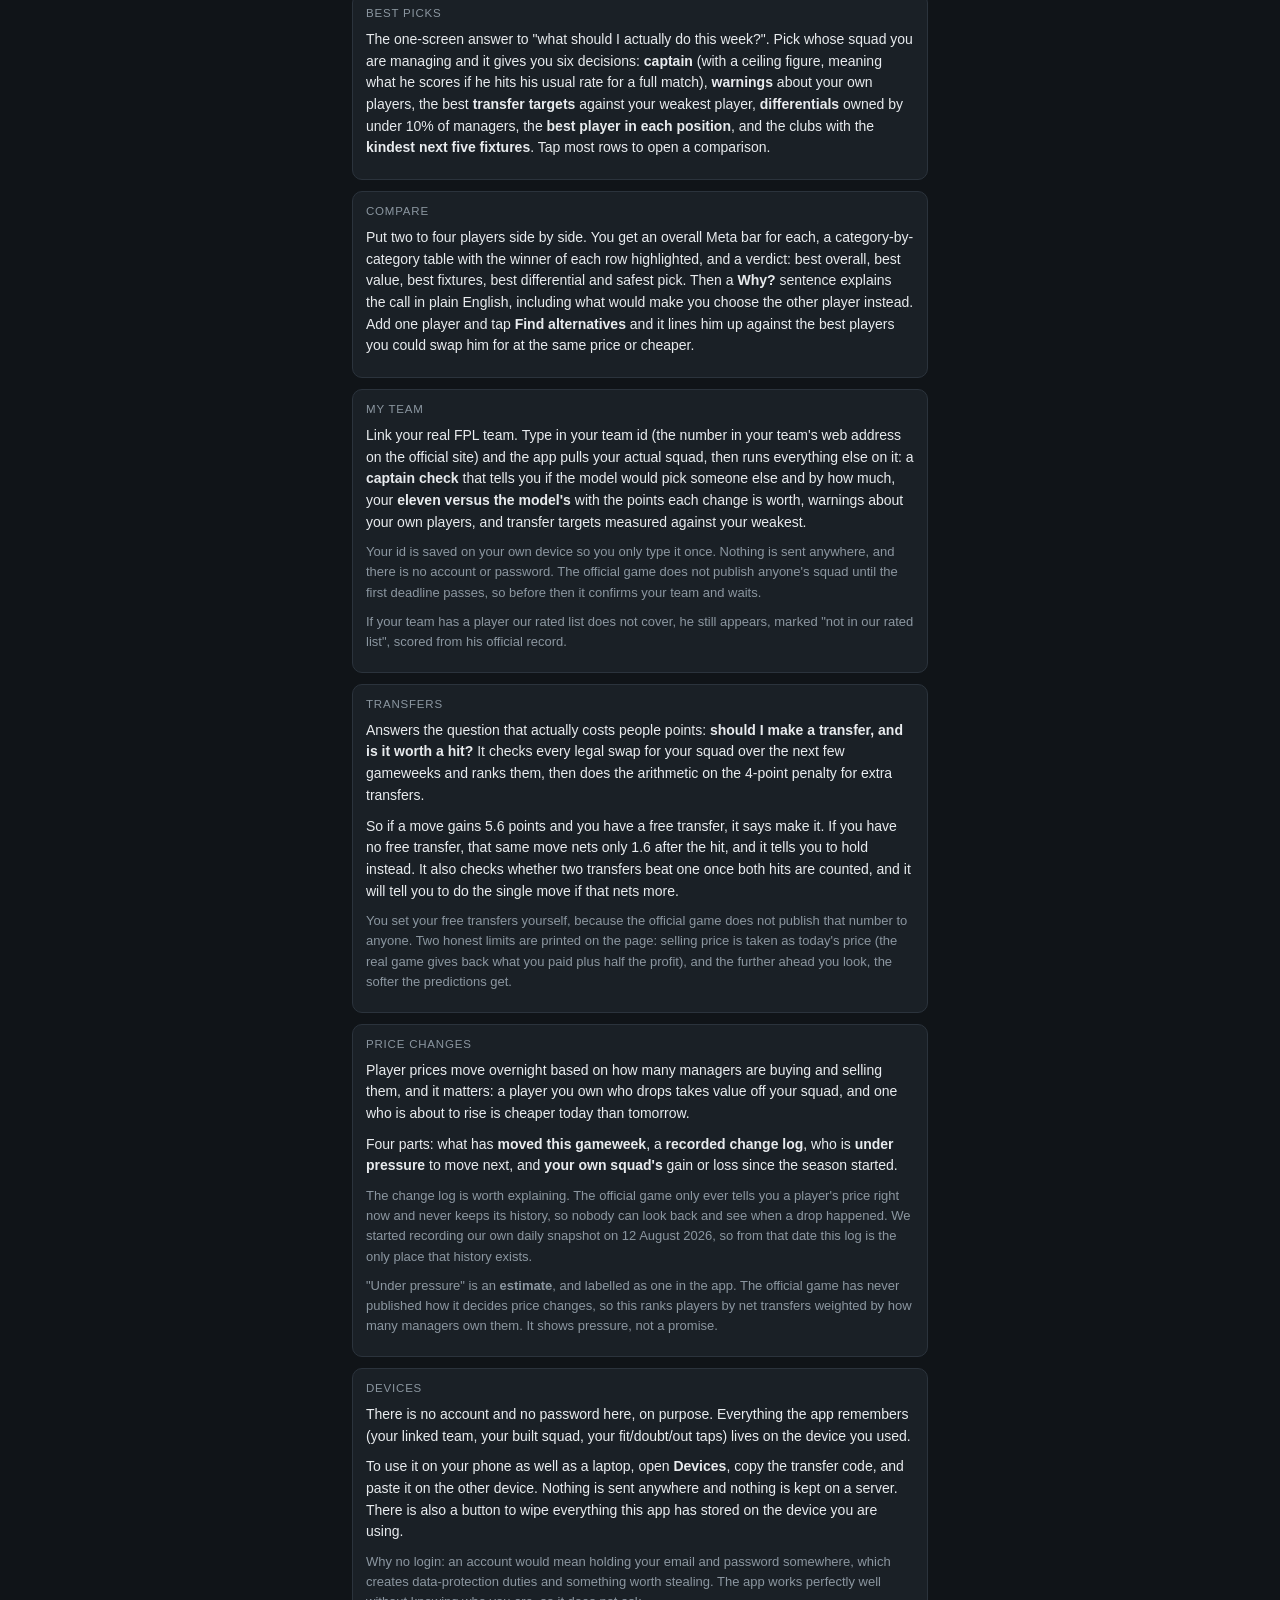
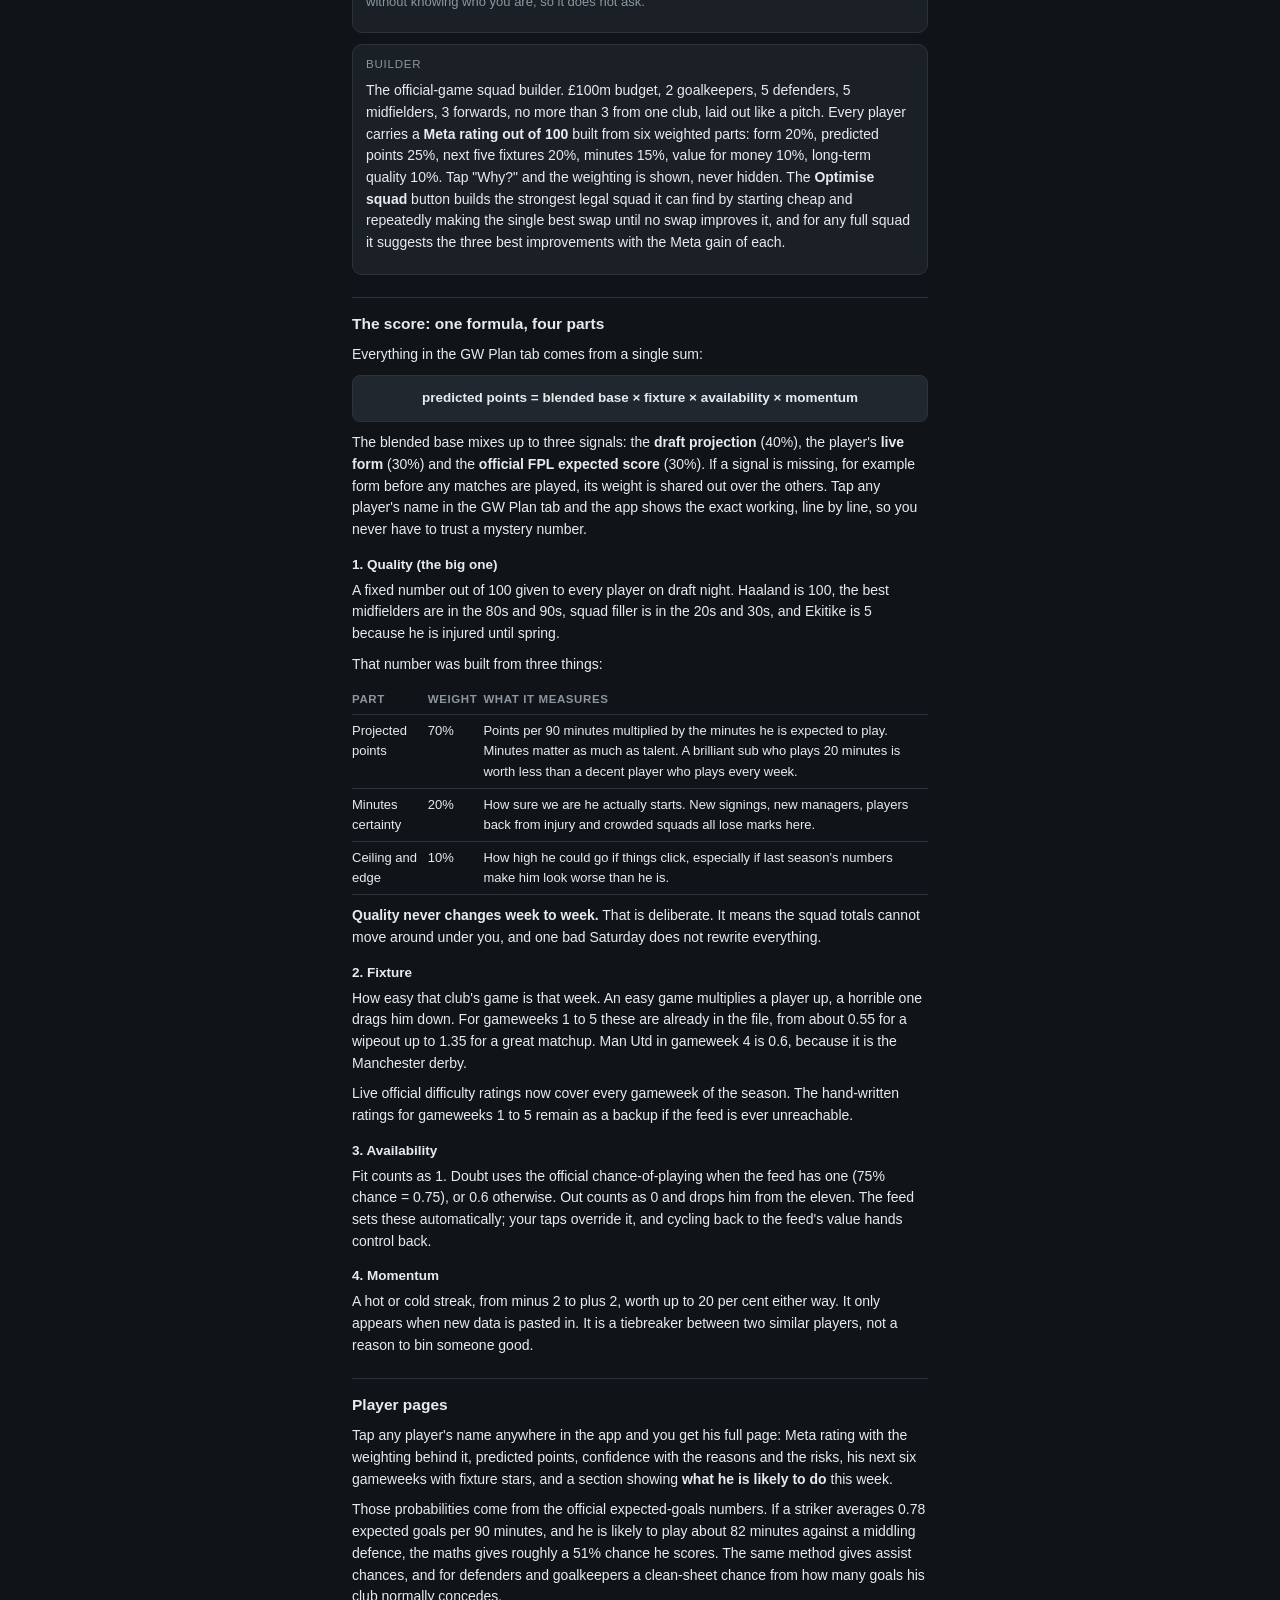
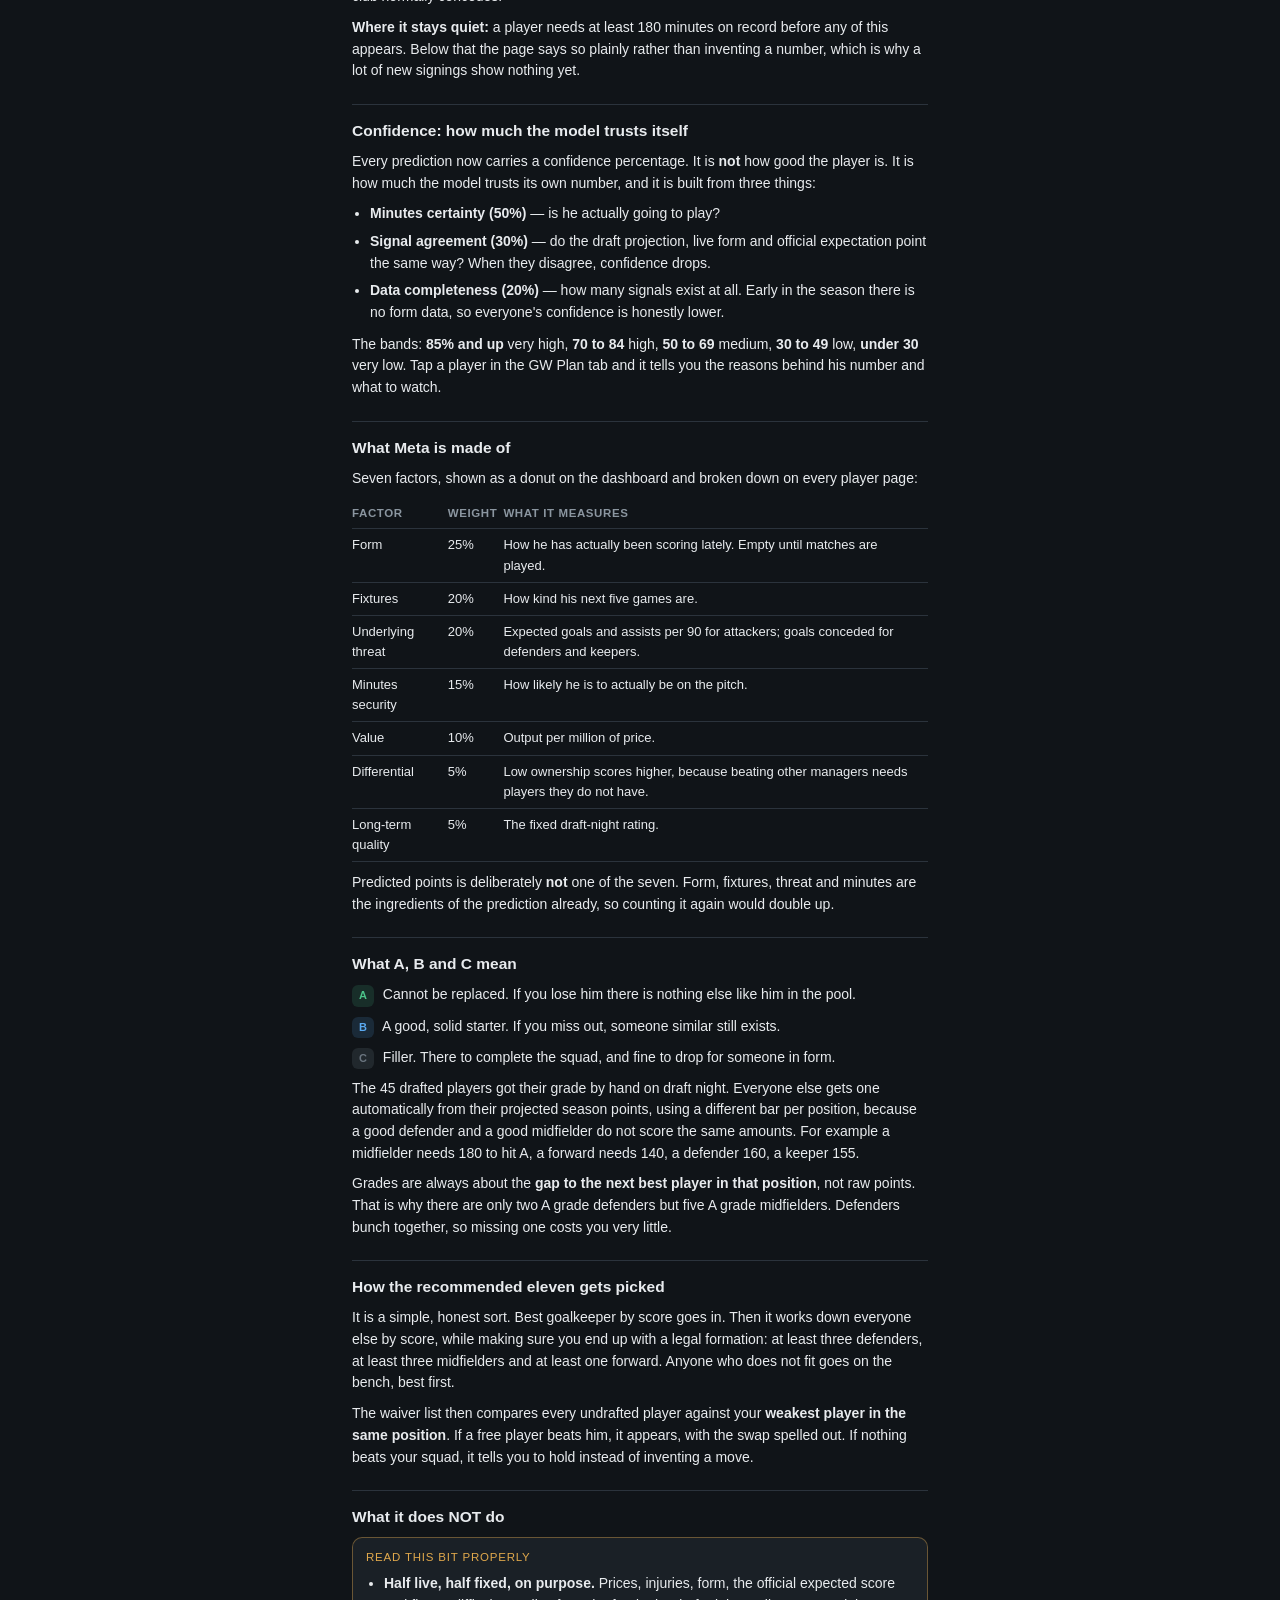
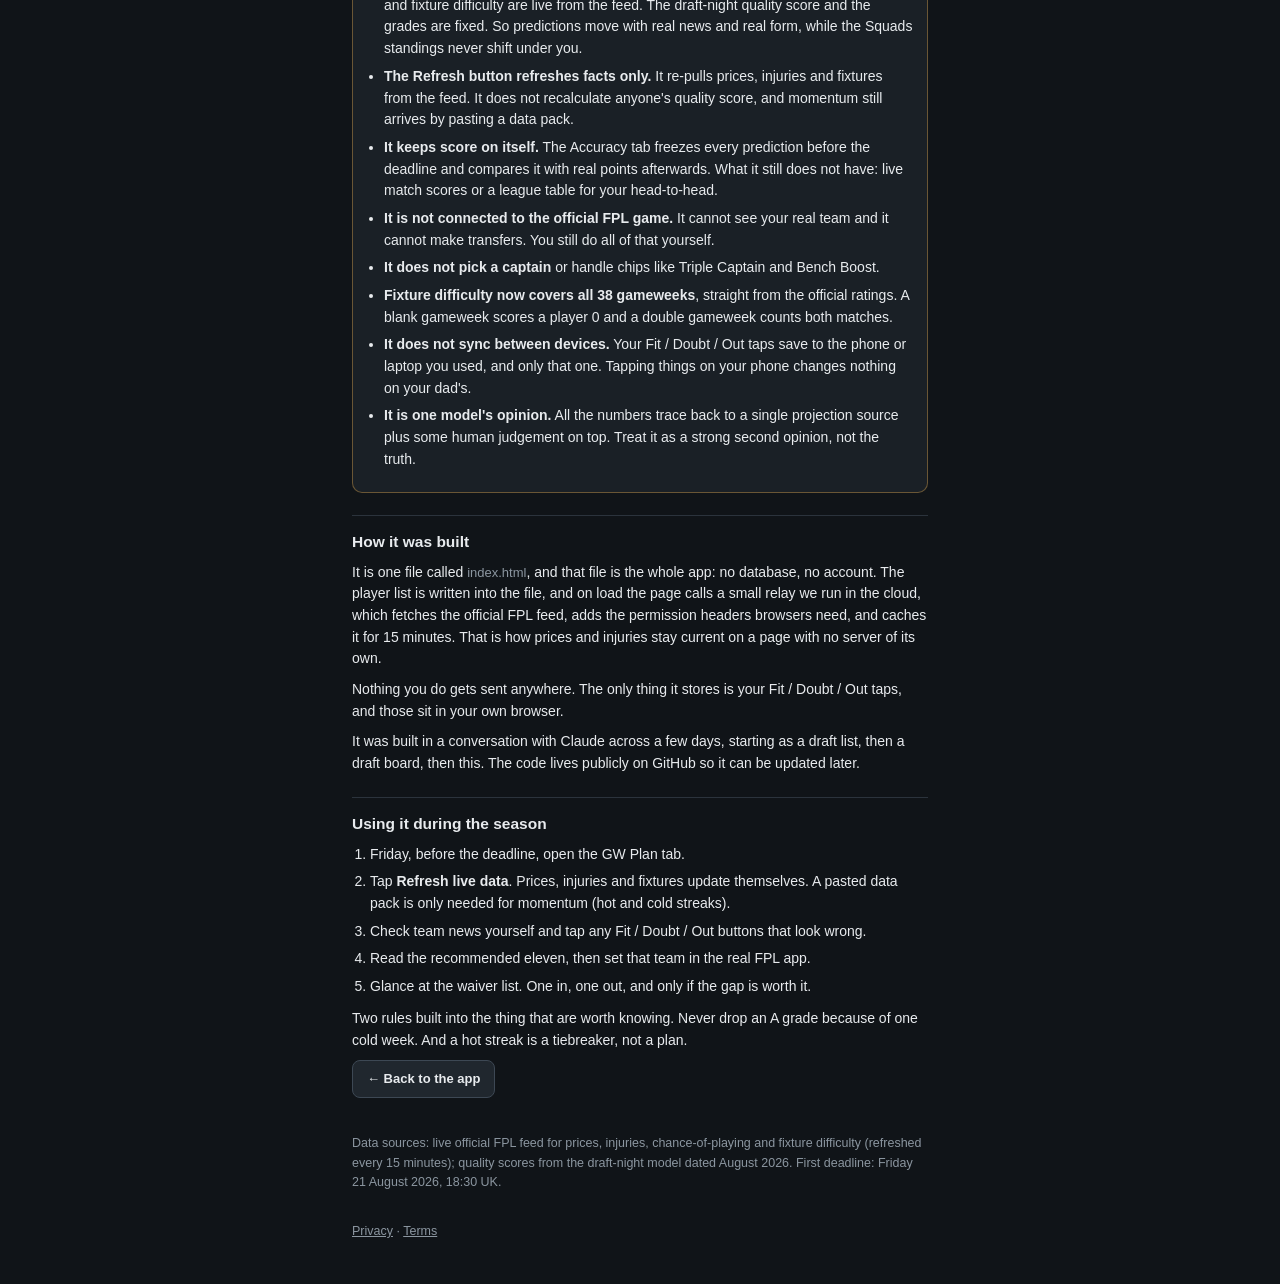
==== commit bc4d2084: "Genericise the drafted squads, add privacy/terms, add a visit counter Three things, all needed befor" ====
--- a/how-it-works.html
+++ b/how-it-works.html
@@ -41,7 +41,7 @@
 <a class="back" href="index.html">&larr; Back to the app</a>
 
 <h2>What it is, in one paragraph</h2>
-<p>It is a single web page that helps you pick your Fantasy Premier League team each week. It holds the three squads from your draft (Kevin, Leo and James), a database of around 319 players with a score on each one, how hard every club's early fixtures are, and a recommended starting eleven for any gameweek you choose.</p>
+<p>It is a single web page that helps you pick your Fantasy Premier League team each week. It holds the three squads from a real draft league, a database of around 319 players with a score on each one, how hard every club's early fixtures are, and a recommended starting eleven for any gameweek you choose.</p>
 <p>It is a helper, not a robot. It suggests. You decide, and you still set your real team in the official FPL app.</p>
 
 <h2>The Dashboard</h2>
@@ -52,7 +52,7 @@
 
 <div class="card">
 <div class="lbl">Squads</div>
-<p>The three drafted teams side by side, with a total for each. The total is just every player's value added up, so a bigger number means a stronger squad on paper. From draft night: Kevin 1001, James 830, Leo 807.</p>
+<p>The three drafted teams side by side, with a total for each. The total is just every player's value added up, so a bigger number means a stronger squad on paper. From draft night: Manager A 1001, Manager B 830, Manager C 807.</p>
 <p class="sub">Each player row shows: rank, grade, name, club, position, then two numbers. The first is that player's value out of 100. The second is his points per 90 minutes.</p>
 </div>
 
@@ -69,7 +69,7 @@
 
 <div class="card">
 <div class="lbl">GW Plan</div>
-<p>The useful one. Pick whose team you want (yours, Kevin's or James's) and pick a gameweek. It gives you:</p>
+<p>The useful one. Pick whose team you want (yours, or any of the three drafted squads) and pick a gameweek. It gives you:</p>
 <ul>
 <li>a <b>recommended eleven</b>, ranked by predicted FPL points; tap any name to see exactly how its number was built</li>
 <li>your <b>bench</b>, so you can see who nearly made it</li>
@@ -224,7 +224,9 @@
 <p>Two rules built into the thing that are worth knowing. Never drop an A grade because of one cold week. And a hot streak is a tiebreaker, not a plan.</p>
 
 <a class="back" href="index.html">&larr; Back to the app</a>
-<p class="foot">Data sources: live official FPL feed for prices, injuries, chance-of-playing and fixture difficulty (refreshed every 15 minutes); quality scores from the draft-night model dated August 2026. Season opens 23 August 2026.</p>
-
+<p class="foot">Data sources: live official FPL feed for prices, injuries, chance-of-playing and fixture difficulty (refreshed every 15 minutes); quality scores from the draft-night model dated August 2026. First deadline: Friday 21 August 2026, 18:30 UK.</p>
+<p class="foot"><a href="privacy.html" style="color:var(--sub);">Privacy</a> &middot; <a href="terms.html" style="color:var(--sub);">Terms</a></p>
+
+<script src="js/count.js?v=4df8e687"></script>
 </body>
 </html>
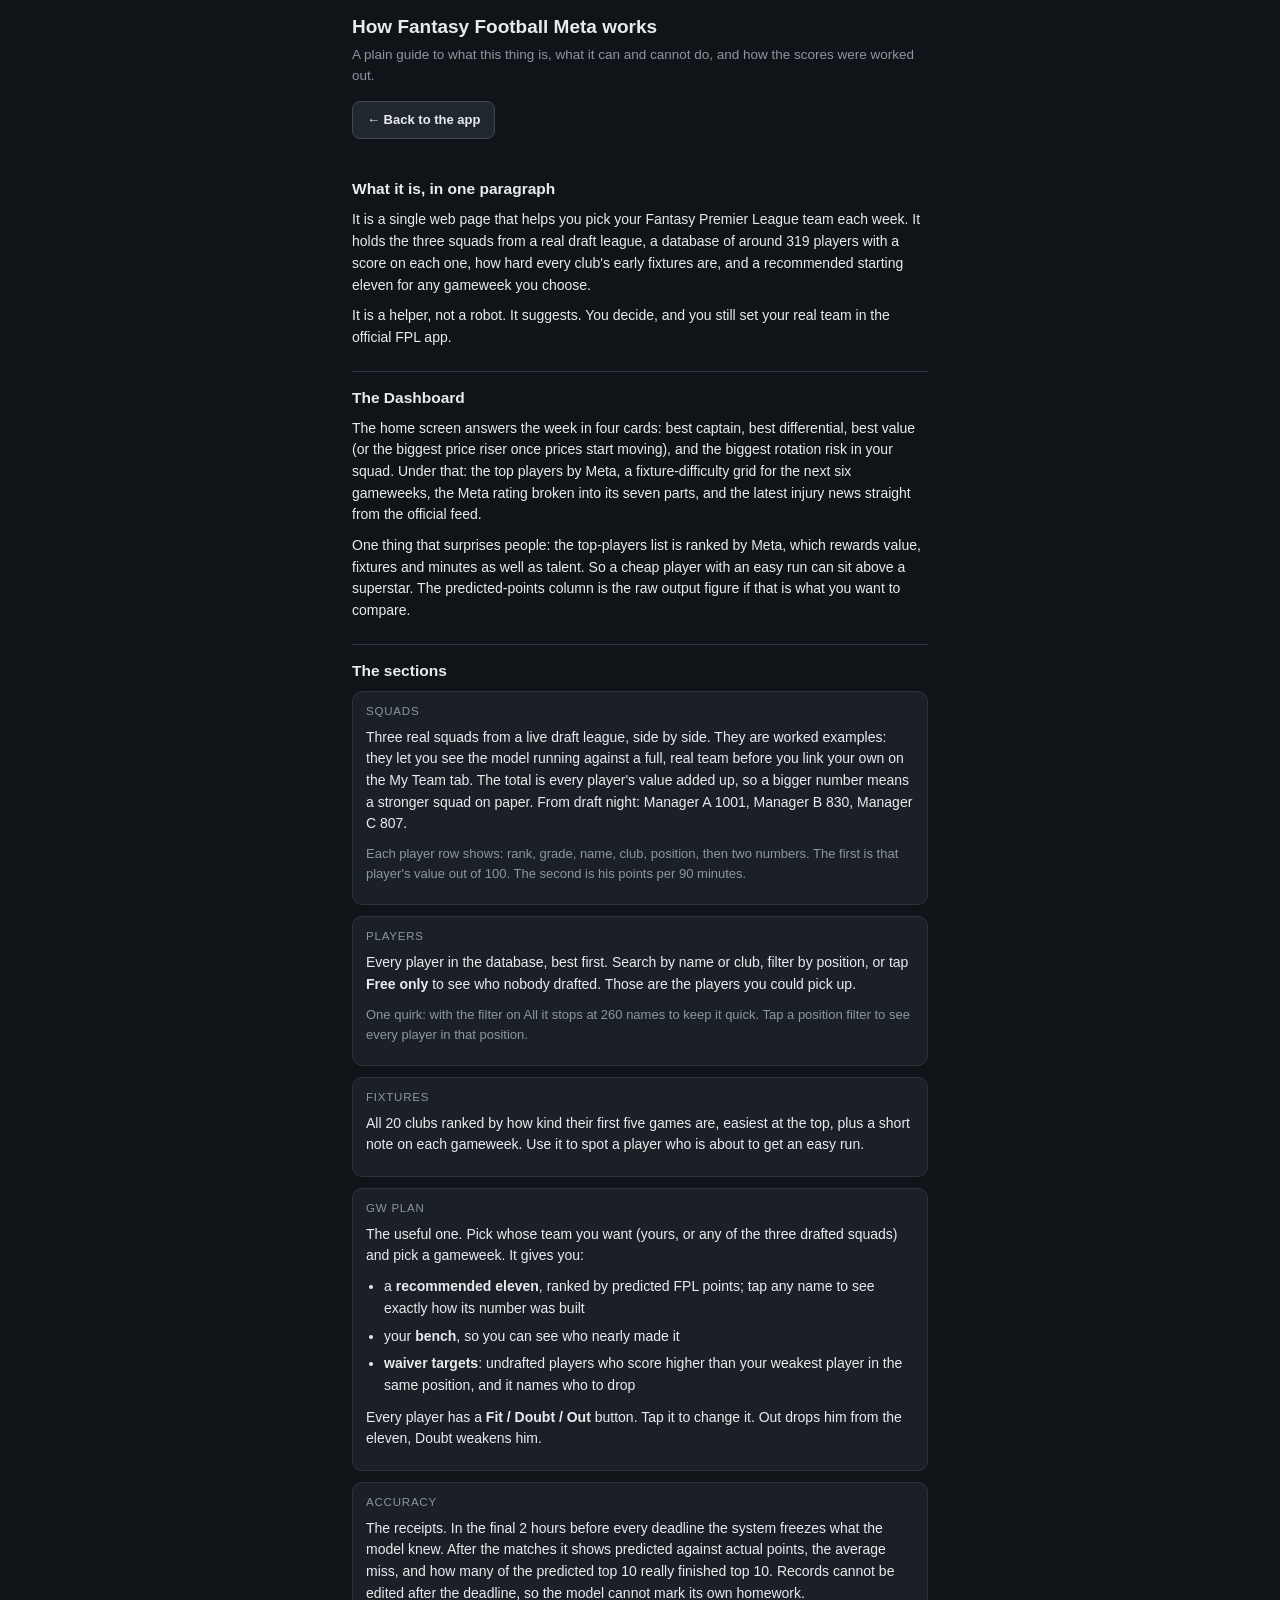
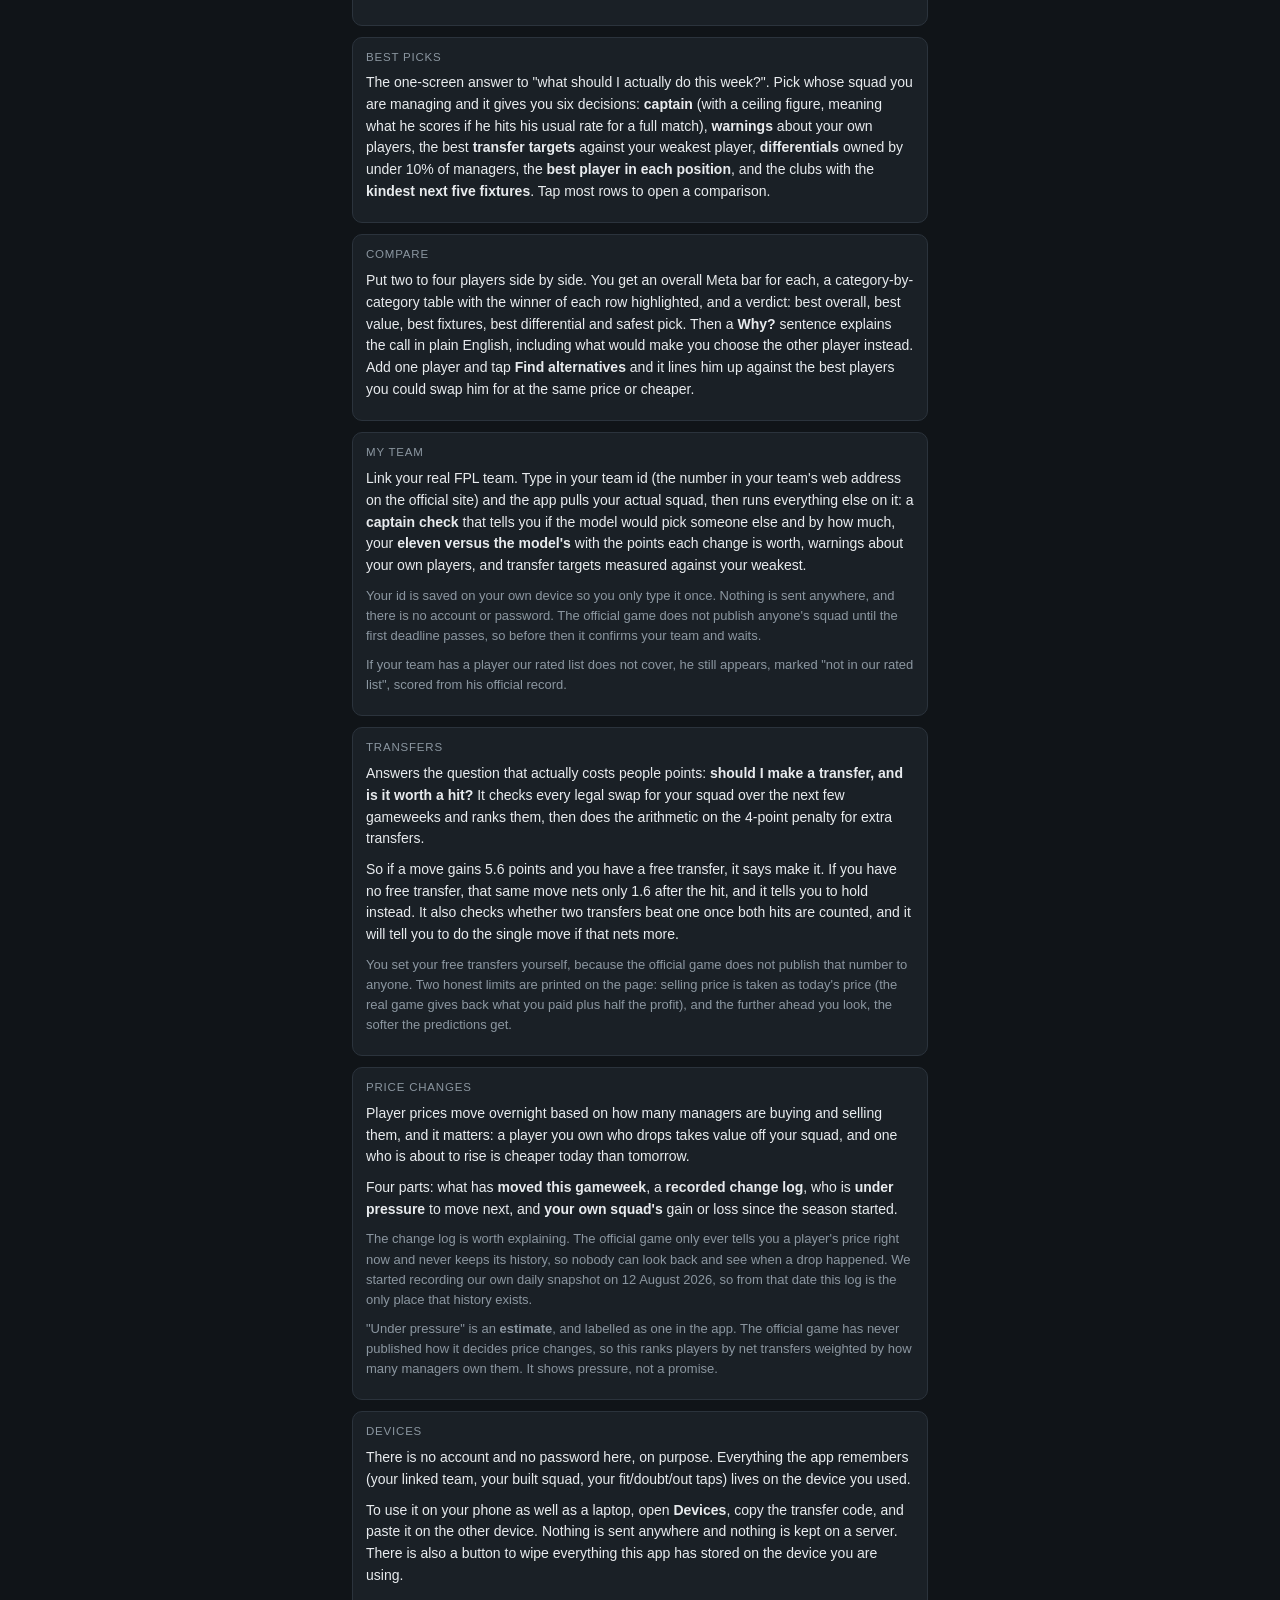
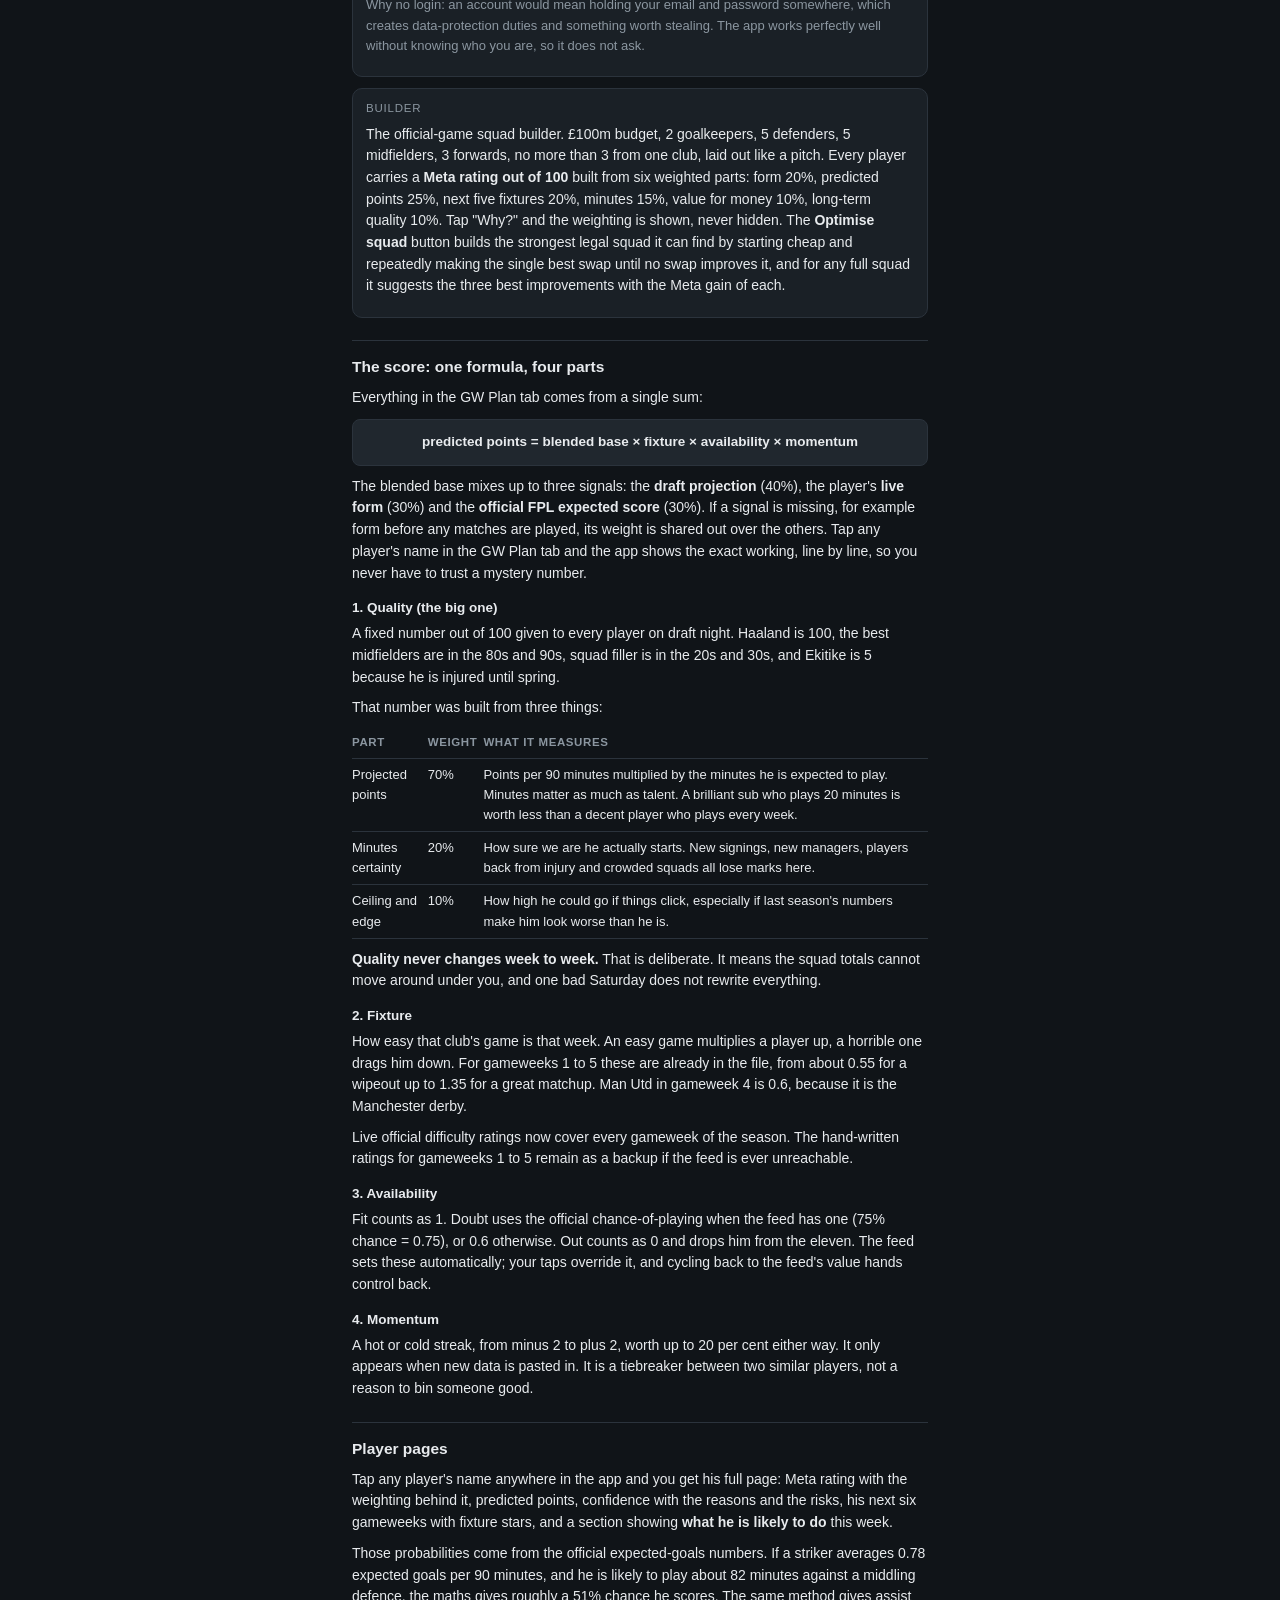
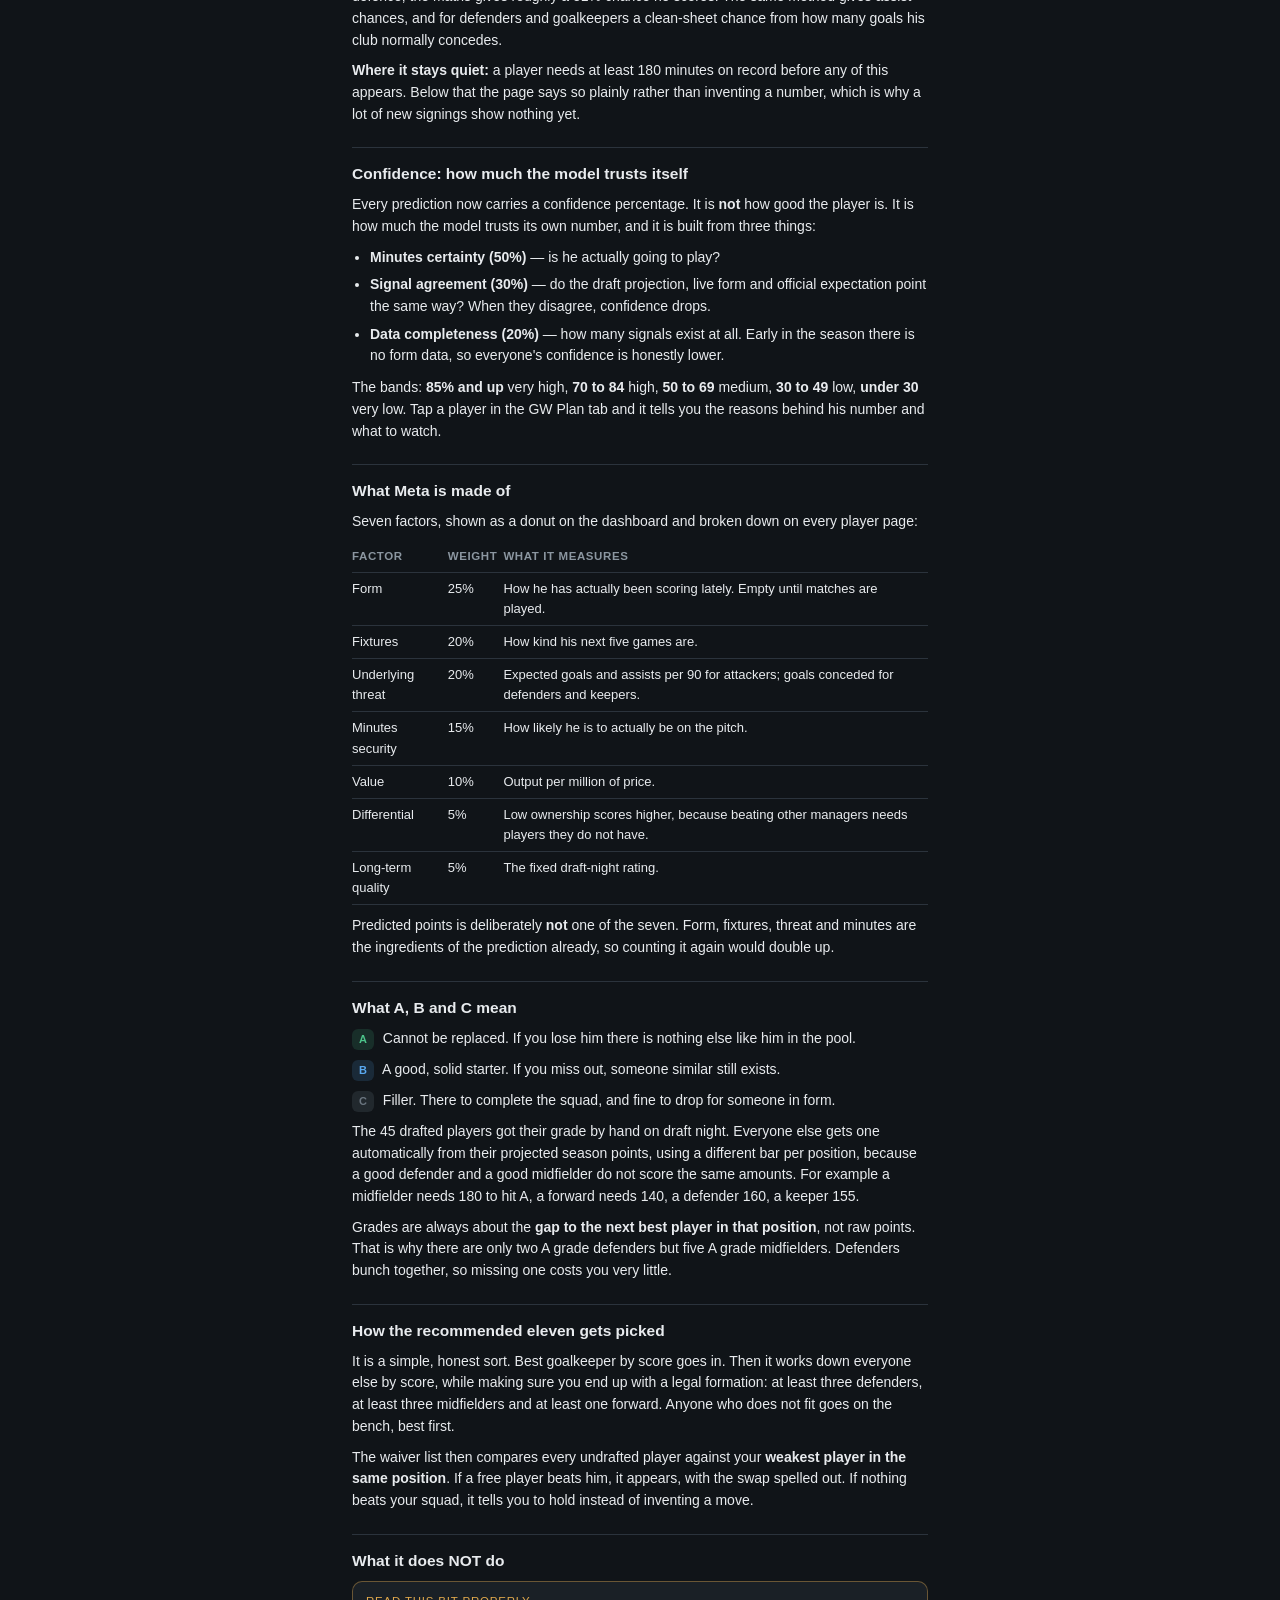
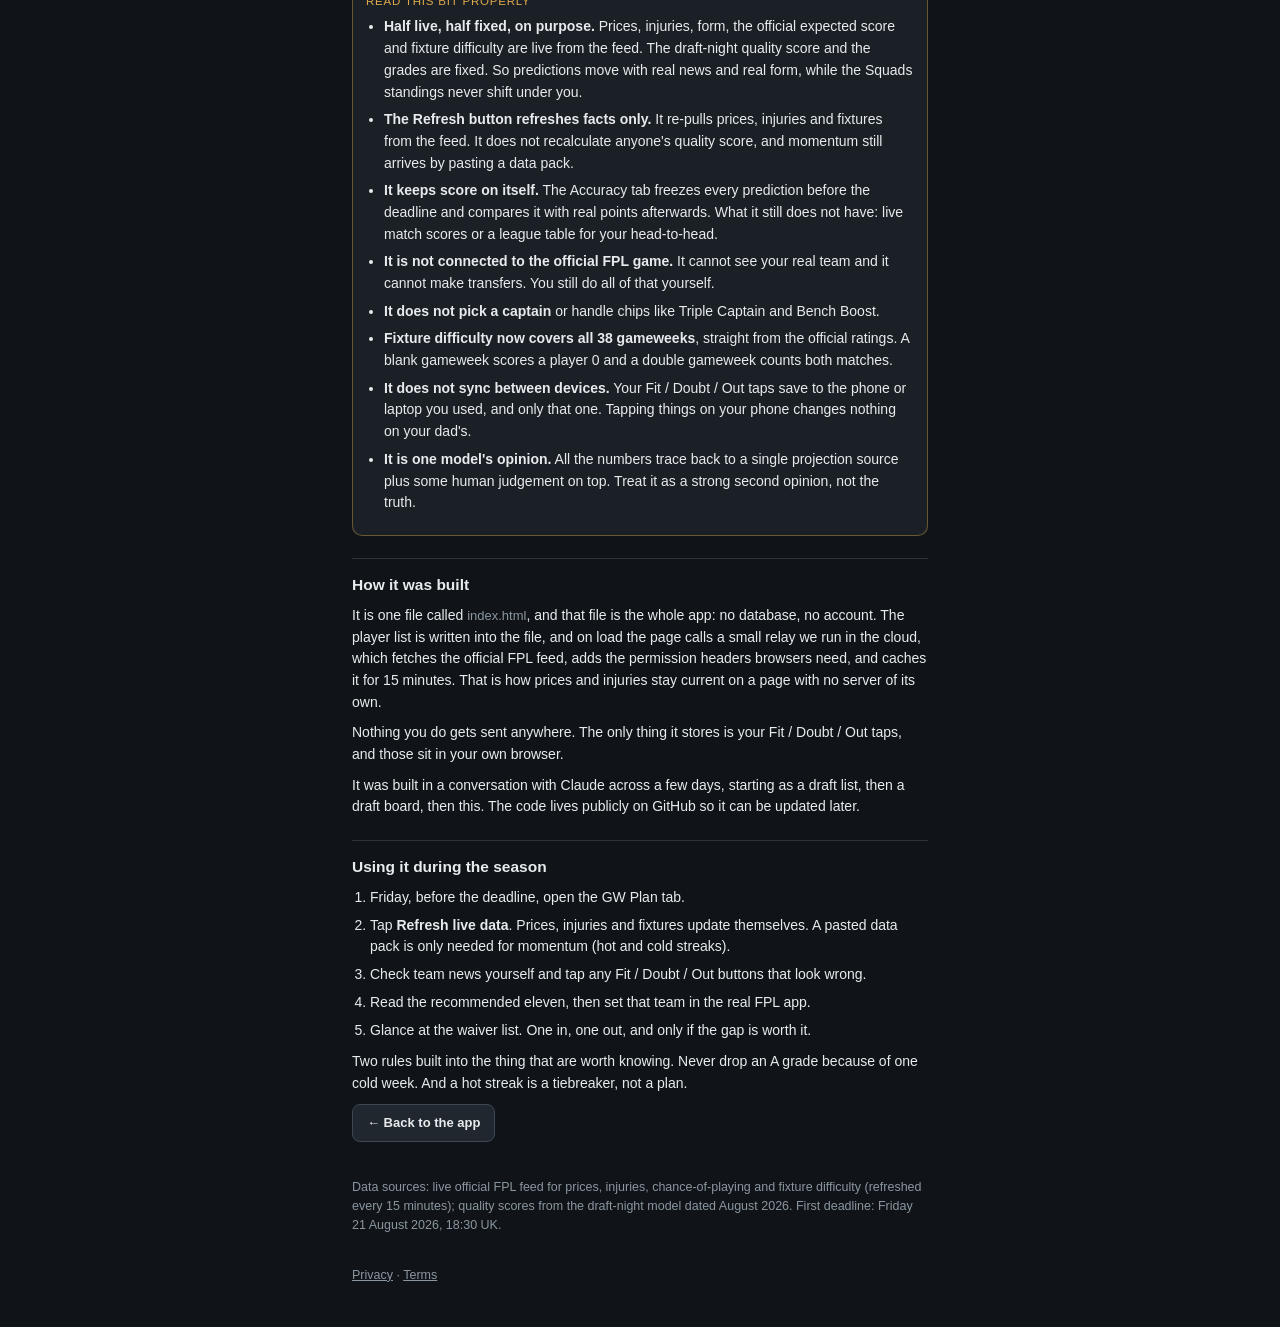
==== commit 17144687: "Fix the deadline ambiguity, the wrong season-opener date, and the last name traces Four things, all " ====
--- a/how-it-works.html
+++ b/how-it-works.html
@@ -52,7 +52,7 @@
 
 <div class="card">
 <div class="lbl">Squads</div>
-<p>The three drafted teams side by side, with a total for each. The total is just every player's value added up, so a bigger number means a stronger squad on paper. From draft night: Manager A 1001, Manager B 830, Manager C 807.</p>
+<p>Three real squads from a live draft league, side by side. They are worked examples: they let you see the model running against a full, real team before you link your own on the My Team tab. The total is every player's value added up, so a bigger number means a stronger squad on paper. From draft night: Manager A 1001, Manager B 830, Manager C 807.</p>
 <p class="sub">Each player row shows: rank, grade, name, club, position, then two numbers. The first is that player's value out of 100. The second is his points per 90 minutes.</p>
 </div>
 
@@ -227,6 +227,6 @@
 <p class="foot">Data sources: live official FPL feed for prices, injuries, chance-of-playing and fixture difficulty (refreshed every 15 minutes); quality scores from the draft-night model dated August 2026. First deadline: Friday 21 August 2026, 18:30 UK.</p>
 <p class="foot"><a href="privacy.html" style="color:var(--sub);">Privacy</a> &middot; <a href="terms.html" style="color:var(--sub);">Terms</a></p>
 
-<script src="js/count.js?v=4df8e687"></script>
+<script src="js/count.js?v=00aad23a"></script>
 </body>
 </html>
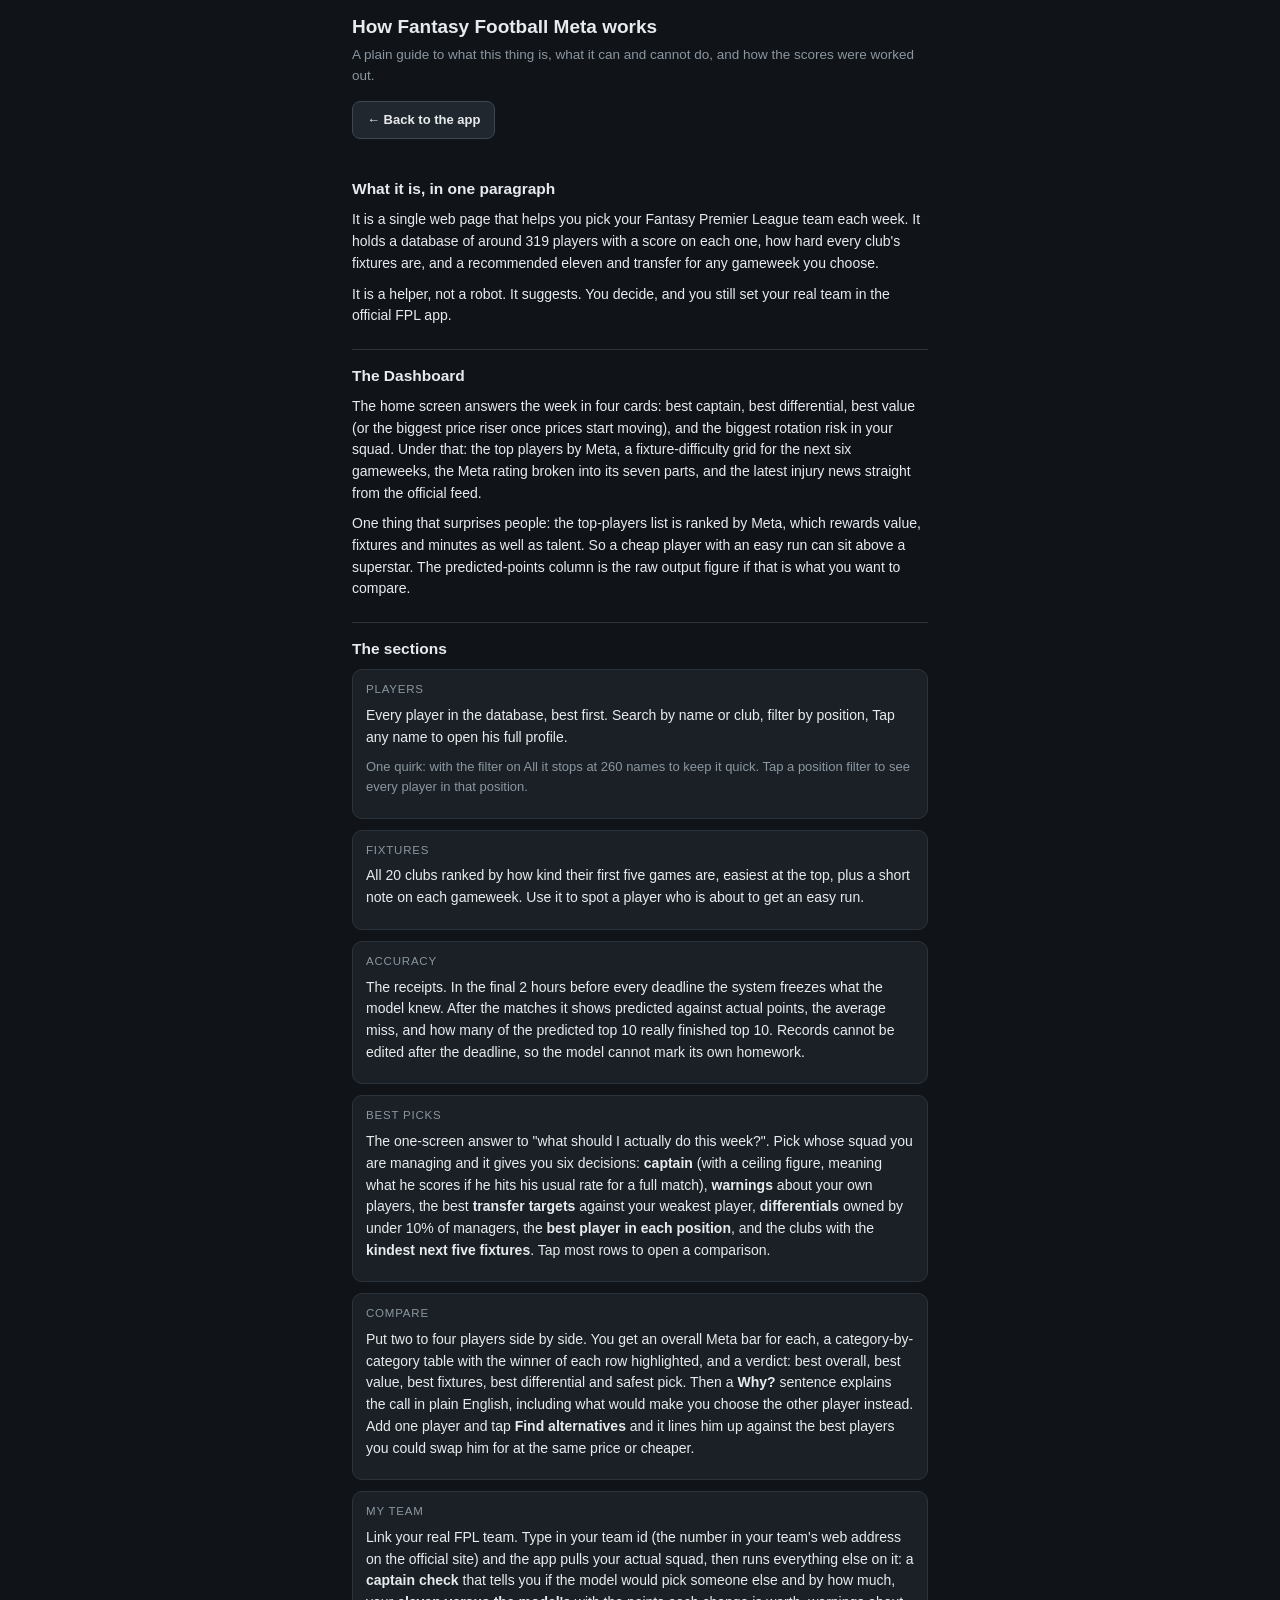
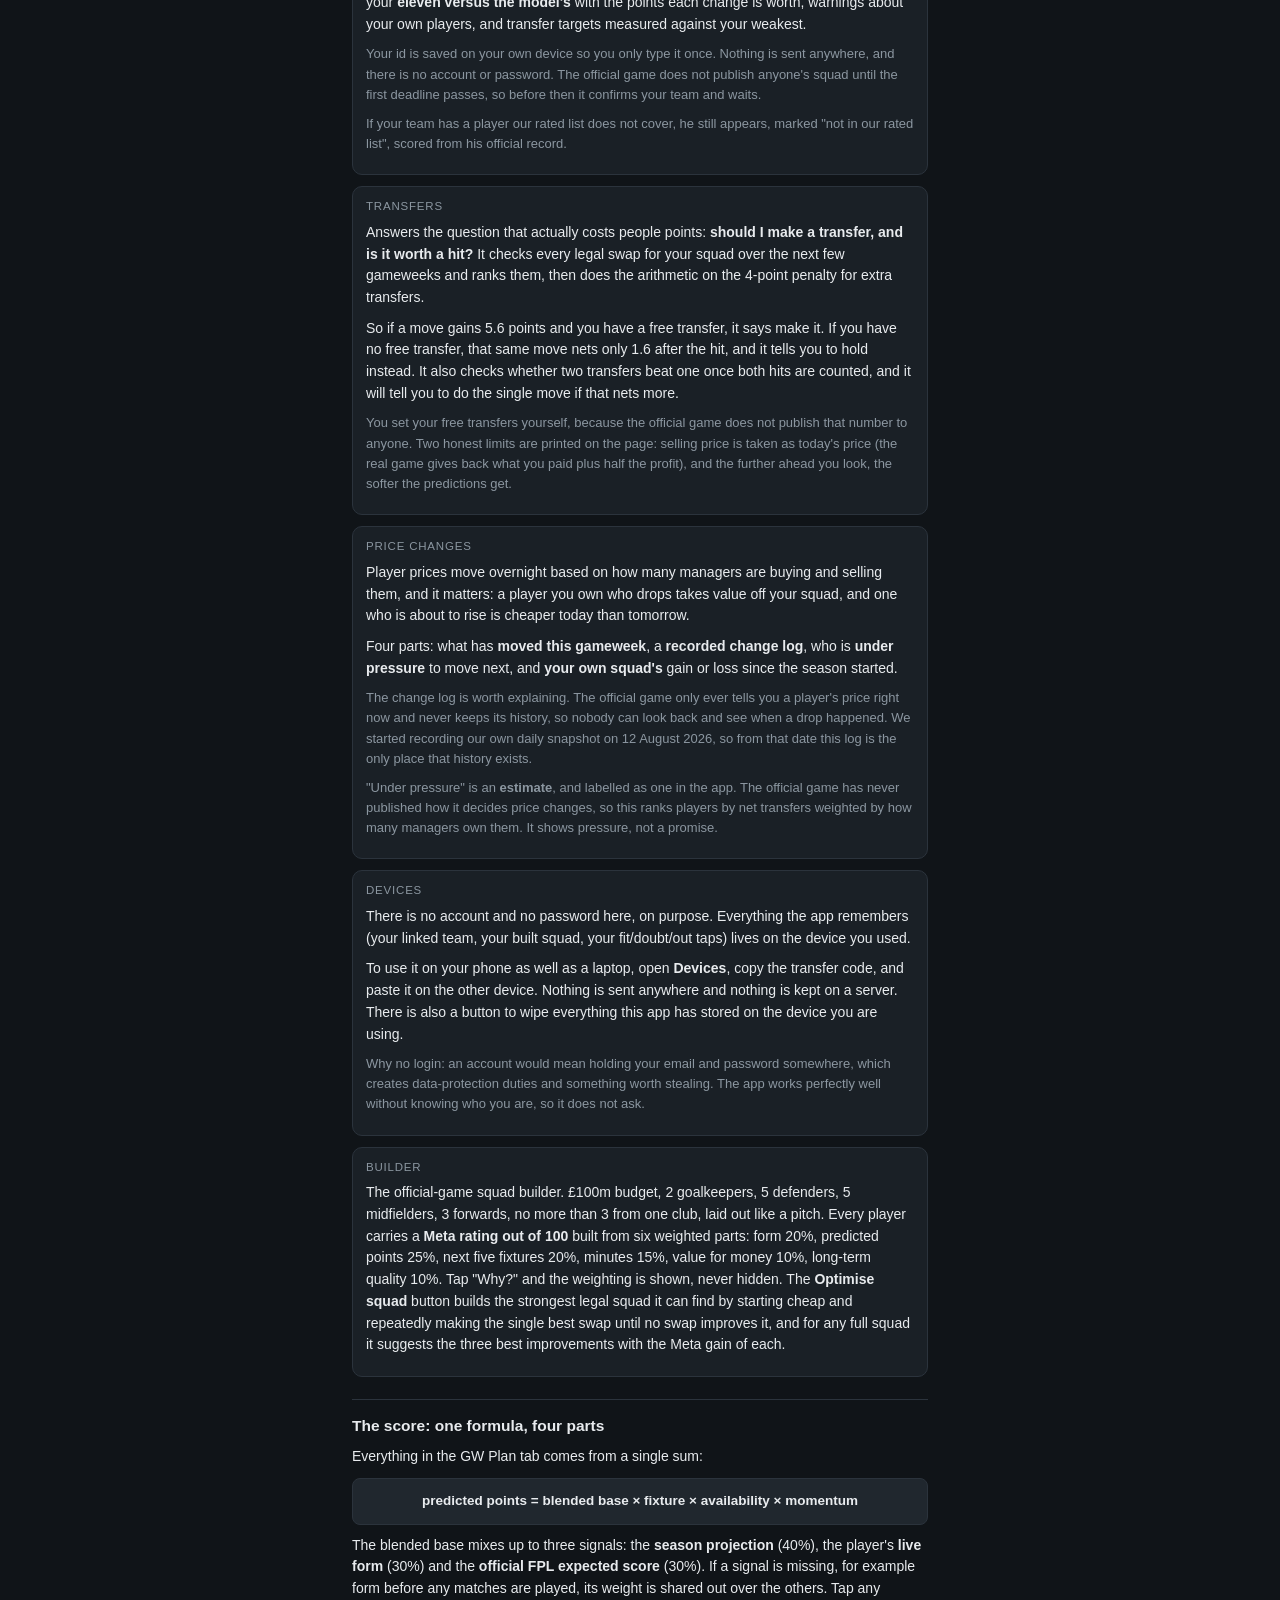
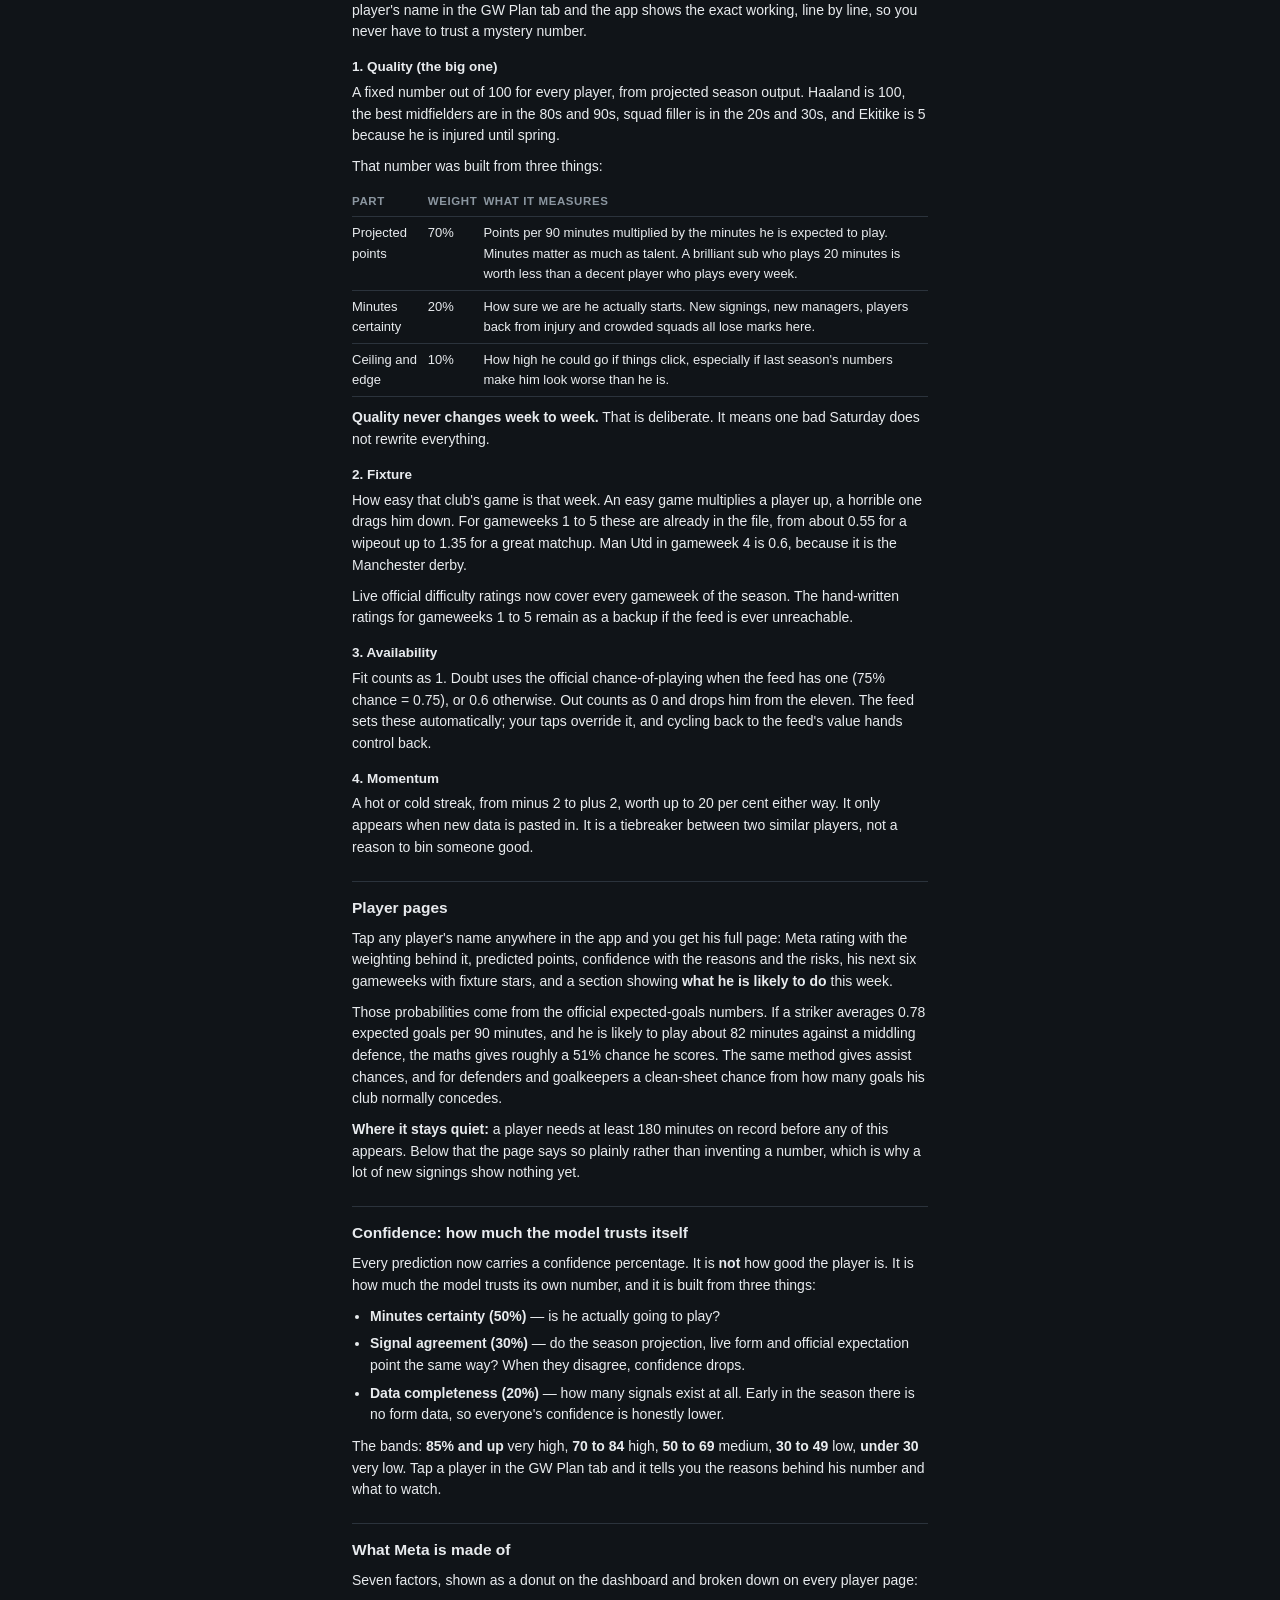
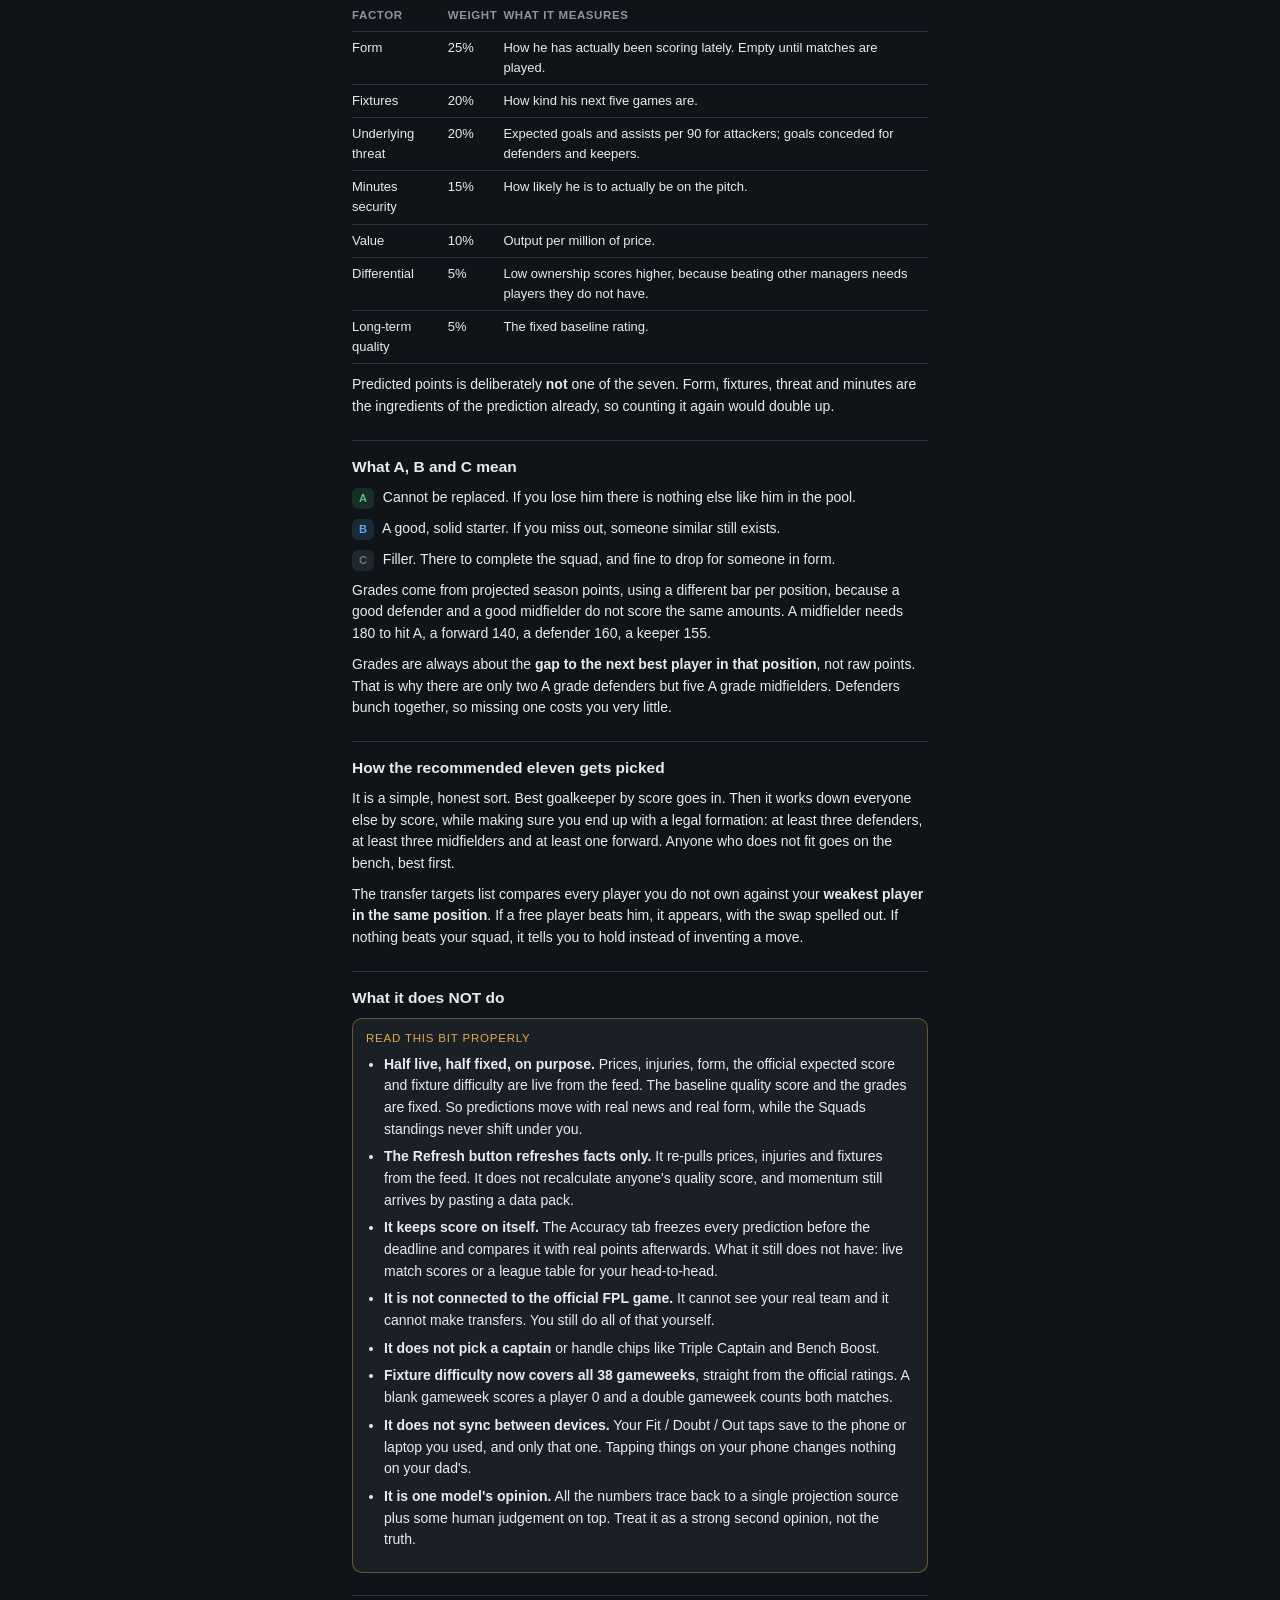
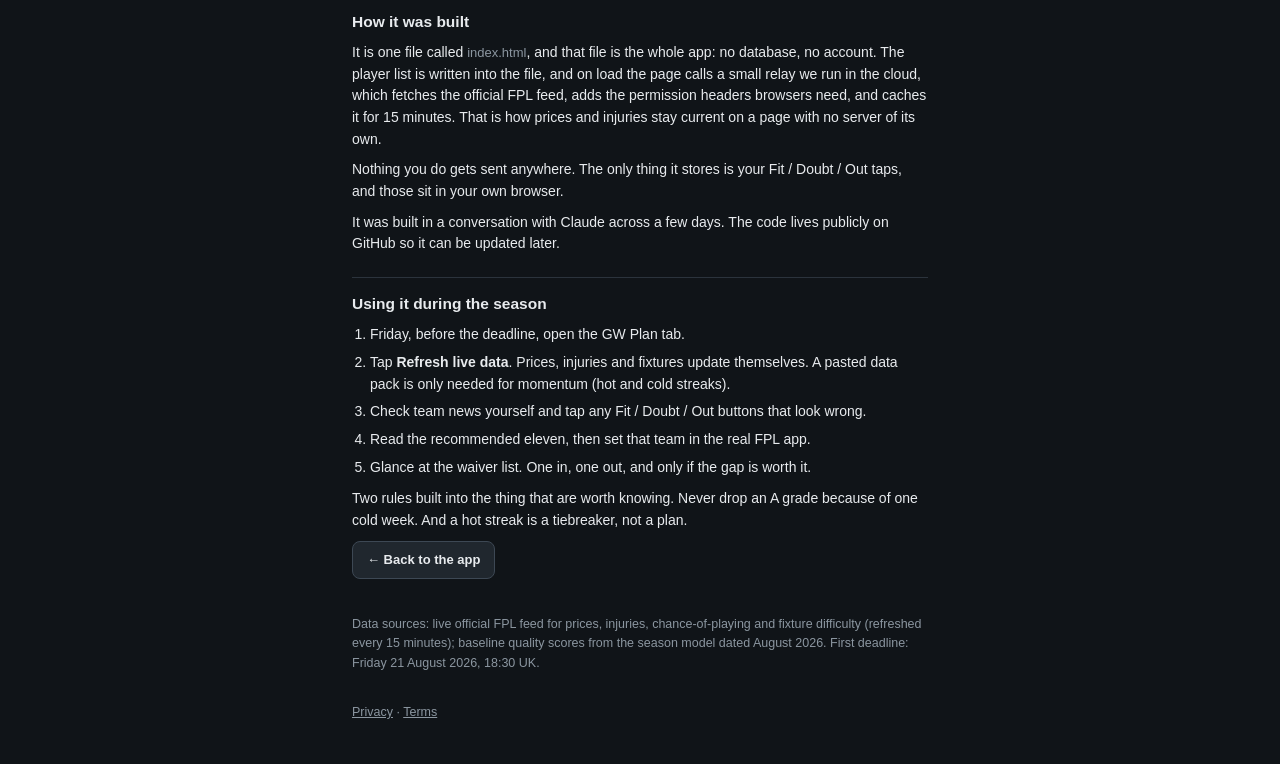
==== commit 880899e8: "Remove the three-manager draft system: Draft Squads and GW Plan sections, ownership data, family nam" ====
--- a/how-it-works.html
+++ b/how-it-works.html
@@ -41,7 +41,7 @@
 <a class="back" href="index.html">&larr; Back to the app</a>
 
 <h2>What it is, in one paragraph</h2>
-<p>It is a single web page that helps you pick your Fantasy Premier League team each week. It holds the three squads from a real draft league, a database of around 319 players with a score on each one, how hard every club's early fixtures are, and a recommended starting eleven for any gameweek you choose.</p>
+<p>It is a single web page that helps you pick your Fantasy Premier League team each week. It holds a database of around 319 players with a score on each one, how hard every club's fixtures are, and a recommended eleven and transfer for any gameweek you choose.</p>
 <p>It is a helper, not a robot. It suggests. You decide, and you still set your real team in the official FPL app.</p>
 
 <h2>The Dashboard</h2>
@@ -51,31 +51,14 @@
 <h2>The sections</h2>
 
 <div class="card">
-<div class="lbl">Squads</div>
-<p>Three real squads from a live draft league, side by side. They are worked examples: they let you see the model running against a full, real team before you link your own on the My Team tab. The total is every player's value added up, so a bigger number means a stronger squad on paper. From draft night: Manager A 1001, Manager B 830, Manager C 807.</p>
-<p class="sub">Each player row shows: rank, grade, name, club, position, then two numbers. The first is that player's value out of 100. The second is his points per 90 minutes.</p>
-</div>
-
-<div class="card">
 <div class="lbl">Players</div>
-<p>Every player in the database, best first. Search by name or club, filter by position, or tap <b>Free only</b> to see who nobody drafted. Those are the players you could pick up.</p>
+<p>Every player in the database, best first. Search by name or club, filter by position, Tap any name to open his full profile.</p>
 <p class="sub">One quirk: with the filter on All it stops at 260 names to keep it quick. Tap a position filter to see every player in that position.</p>
 </div>
 
 <div class="card">
 <div class="lbl">Fixtures</div>
 <p>All 20 clubs ranked by how kind their first five games are, easiest at the top, plus a short note on each gameweek. Use it to spot a player who is about to get an easy run.</p>
-</div>
-
-<div class="card">
-<div class="lbl">GW Plan</div>
-<p>The useful one. Pick whose team you want (yours, or any of the three drafted squads) and pick a gameweek. It gives you:</p>
-<ul>
-<li>a <b>recommended eleven</b>, ranked by predicted FPL points; tap any name to see exactly how its number was built</li>
-<li>your <b>bench</b>, so you can see who nearly made it</li>
-<li><b>waiver targets</b>: undrafted players who score higher than your weakest player in the same position, and it names who to drop</li>
-</ul>
-<p>Every player has a <b>Fit / Doubt / Out</b> button. Tap it to change it. Out drops him from the eleven, Doubt weakens him.</p>
 </div>
 
 <div class="card">
@@ -131,10 +114,10 @@
 <p>Everything in the GW Plan tab comes from a single sum:</p>
 
 <div class="formula">predicted points = blended base &times; fixture &times; availability &times; momentum</div>
-<p>The blended base mixes up to three signals: the <b>draft projection</b> (40%), the player's <b>live form</b> (30%) and the <b>official FPL expected score</b> (30%). If a signal is missing, for example form before any matches are played, its weight is shared out over the others. Tap any player's name in the GW Plan tab and the app shows the exact working, line by line, so you never have to trust a mystery number.</p>
+<p>The blended base mixes up to three signals: the <b>season projection</b> (40%), the player's <b>live form</b> (30%) and the <b>official FPL expected score</b> (30%). If a signal is missing, for example form before any matches are played, its weight is shared out over the others. Tap any player's name in the GW Plan tab and the app shows the exact working, line by line, so you never have to trust a mystery number.</p>
 
 <h3>1. Quality (the big one)</h3>
-<p>A fixed number out of 100 given to every player on draft night. Haaland is 100, the best midfielders are in the 80s and 90s, squad filler is in the 20s and 30s, and Ekitike is 5 because he is injured until spring.</p>
+<p>A fixed number out of 100 for every player, from projected season output. Haaland is 100, the best midfielders are in the 80s and 90s, squad filler is in the 20s and 30s, and Ekitike is 5 because he is injured until spring.</p>
 <p>That number was built from three things:</p>
 <table>
 <tr><th>Part</th><th>Weight</th><th>What it measures</th></tr>
@@ -142,7 +125,7 @@
 <tr><td>Minutes certainty</td><td>20%</td><td>How sure we are he actually starts. New signings, new managers, players back from injury and crowded squads all lose marks here.</td></tr>
 <tr><td>Ceiling and edge</td><td>10%</td><td>How high he could go if things click, especially if last season's numbers make him look worse than he is.</td></tr>
 </table>
-<p><b>Quality never changes week to week.</b> That is deliberate. It means the squad totals cannot move around under you, and one bad Saturday does not rewrite everything.</p>
+<p><b>Quality never changes week to week.</b> That is deliberate. It means one bad Saturday does not rewrite everything.</p>
 
 <h3>2. Fixture</h3>
 <p>How easy that club's game is that week. An easy game multiplies a player up, a horrible one drags him down. For gameweeks 1 to 5 these are already in the file, from about 0.55 for a wipeout up to 1.35 for a great matchup. Man Utd in gameweek 4 is 0.6, because it is the Manchester derby.</p>
@@ -163,7 +146,7 @@
 <p>Every prediction now carries a confidence percentage. It is <b>not</b> how good the player is. It is how much the model trusts its own number, and it is built from three things:</p>
 <ul>
 <li><b>Minutes certainty (50%)</b> — is he actually going to play?</li>
-<li><b>Signal agreement (30%)</b> — do the draft projection, live form and official expectation point the same way? When they disagree, confidence drops.</li>
+<li><b>Signal agreement (30%)</b> — do the season projection, live form and official expectation point the same way? When they disagree, confidence drops.</li>
 <li><b>Data completeness (20%)</b> — how many signals exist at all. Early in the season there is no form data, so everyone's confidence is honestly lower.</li>
 </ul>
 <p>The bands: <b>85% and up</b> very high, <b>70 to 84</b> high, <b>50 to 69</b> medium, <b>30 to 49</b> low, <b>under 30</b> very low. Tap a player in the GW Plan tab and it tells you the reasons behind his number and what to watch.</p>
@@ -178,7 +161,7 @@
 <tr><td>Minutes security</td><td>15%</td><td>How likely he is to actually be on the pitch.</td></tr>
 <tr><td>Value</td><td>10%</td><td>Output per million of price.</td></tr>
 <tr><td>Differential</td><td>5%</td><td>Low ownership scores higher, because beating other managers needs players they do not have.</td></tr>
-<tr><td>Long-term quality</td><td>5%</td><td>The fixed draft-night rating.</td></tr>
+<tr><td>Long-term quality</td><td>5%</td><td>The fixed baseline rating.</td></tr>
 </table>
 <p>Predicted points is deliberately <b>not</b> one of the seven. Form, fixtures, threat and minutes are the ingredients of the prediction already, so counting it again would double up.</p>
 
@@ -186,18 +169,18 @@
 <p><span class="grade gA">A</span> Cannot be replaced. If you lose him there is nothing else like him in the pool.</p>
 <p><span class="grade gB">B</span> A good, solid starter. If you miss out, someone similar still exists.</p>
 <p><span class="grade gC">C</span> Filler. There to complete the squad, and fine to drop for someone in form.</p>
-<p>The 45 drafted players got their grade by hand on draft night. Everyone else gets one automatically from their projected season points, using a different bar per position, because a good defender and a good midfielder do not score the same amounts. For example a midfielder needs 180 to hit A, a forward needs 140, a defender 160, a keeper 155.</p>
+<p>Grades come from projected season points, using a different bar per position, because a good defender and a good midfielder do not score the same amounts. A midfielder needs 180 to hit A, a forward 140, a defender 160, a keeper 155.</p>
 <p>Grades are always about the <b>gap to the next best player in that position</b>, not raw points. That is why there are only two A grade defenders but five A grade midfielders. Defenders bunch together, so missing one costs you very little.</p>
 
 <h2>How the recommended eleven gets picked</h2>
 <p>It is a simple, honest sort. Best goalkeeper by score goes in. Then it works down everyone else by score, while making sure you end up with a legal formation: at least three defenders, at least three midfielders and at least one forward. Anyone who does not fit goes on the bench, best first.</p>
-<p>The waiver list then compares every undrafted player against your <b>weakest player in the same position</b>. If a free player beats him, it appears, with the swap spelled out. If nothing beats your squad, it tells you to hold instead of inventing a move.</p>
+<p>The transfer targets list compares every player you do not own against your <b>weakest player in the same position</b>. If a free player beats him, it appears, with the swap spelled out. If nothing beats your squad, it tells you to hold instead of inventing a move.</p>
 
 <h2 id="cannot">What it does NOT do</h2>
 <div class="card warn">
 <div class="lbl">Read this bit properly</div>
 <ul>
-<li><b>Half live, half fixed, on purpose.</b> Prices, injuries, form, the official expected score and fixture difficulty are live from the feed. The draft-night quality score and the grades are fixed. So predictions move with real news and real form, while the Squads standings never shift under you.</li>
+<li><b>Half live, half fixed, on purpose.</b> Prices, injuries, form, the official expected score and fixture difficulty are live from the feed. The baseline quality score and the grades are fixed. So predictions move with real news and real form, while the Squads standings never shift under you.</li>
 <li><b>The Refresh button refreshes facts only.</b> It re-pulls prices, injuries and fixtures from the feed. It does not recalculate anyone's quality score, and momentum still arrives by pasting a data pack.</li>
 <li><b>It keeps score on itself.</b> The Accuracy tab freezes every prediction before the deadline and compares it with real points afterwards. What it still does not have: live match scores or a league table for your head-to-head.</li>
 <li><b>It is not connected to the official FPL game.</b> It cannot see your real team and it cannot make transfers. You still do all of that yourself.</li>
@@ -211,7 +194,7 @@
 <h2>How it was built</h2>
 <p>It is one file called <span class="sub">index.html</span>, and that file is the whole app: no database, no account. The player list is written into the file, and on load the page calls a small relay we run in the cloud, which fetches the official FPL feed, adds the permission headers browsers need, and caches it for 15 minutes. That is how prices and injuries stay current on a page with no server of its own.</p>
 <p>Nothing you do gets sent anywhere. The only thing it stores is your Fit / Doubt / Out taps, and those sit in your own browser.</p>
-<p>It was built in a conversation with Claude across a few days, starting as a draft list, then a draft board, then this. The code lives publicly on GitHub so it can be updated later.</p>
+<p>It was built in a conversation with Claude across a few days. The code lives publicly on GitHub so it can be updated later.</p>
 
 <h2>Using it during the season</h2>
 <ol style="margin:0 0 10px 18px;">
@@ -224,9 +207,9 @@
 <p>Two rules built into the thing that are worth knowing. Never drop an A grade because of one cold week. And a hot streak is a tiebreaker, not a plan.</p>
 
 <a class="back" href="index.html">&larr; Back to the app</a>
-<p class="foot">Data sources: live official FPL feed for prices, injuries, chance-of-playing and fixture difficulty (refreshed every 15 minutes); quality scores from the draft-night model dated August 2026. First deadline: Friday 21 August 2026, 18:30 UK.</p>
+<p class="foot">Data sources: live official FPL feed for prices, injuries, chance-of-playing and fixture difficulty (refreshed every 15 minutes); baseline quality scores from the season model dated August 2026. First deadline: Friday 21 August 2026, 18:30 UK.</p>
 <p class="foot"><a href="privacy.html" style="color:var(--sub);">Privacy</a> &middot; <a href="terms.html" style="color:var(--sub);">Terms</a></p>
 
-<script src="js/count.js?v=00aad23a"></script>
+<script src="js/count.js?v=a27a24da"></script>
 </body>
 </html>
